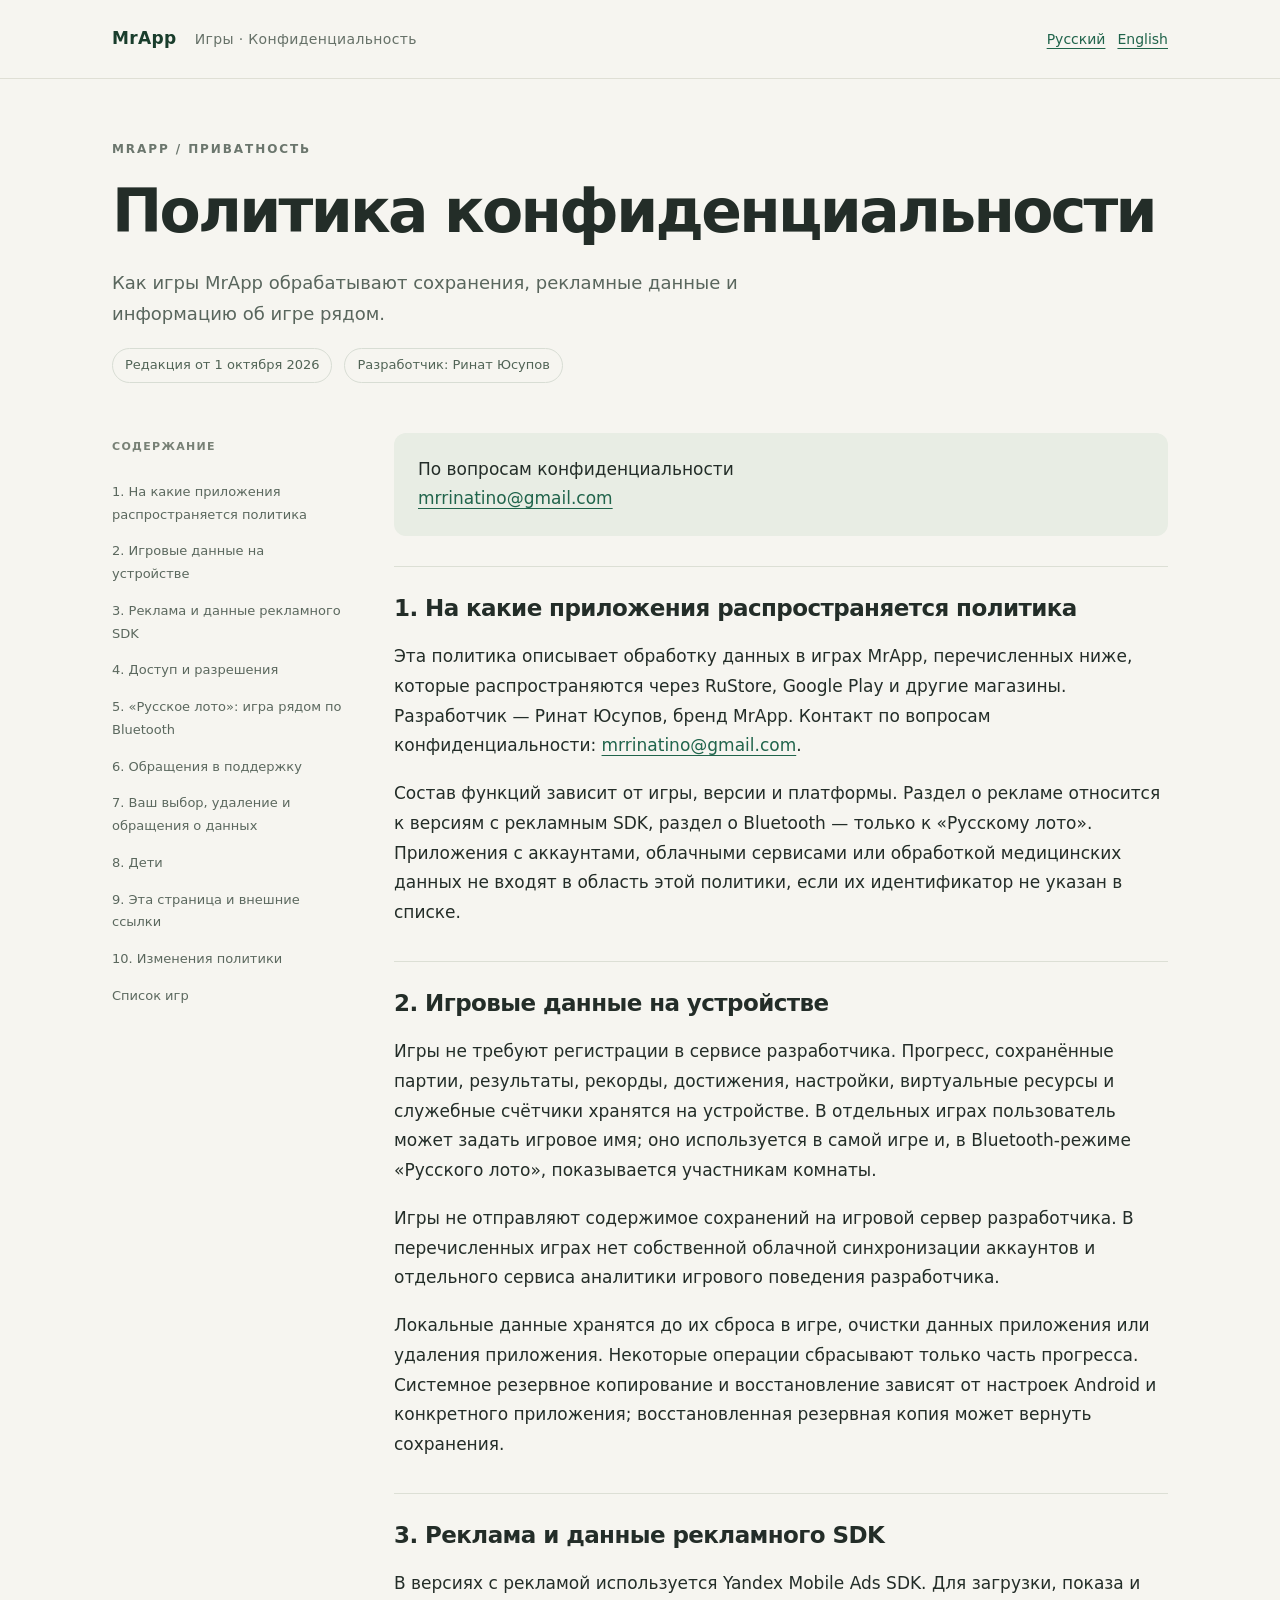
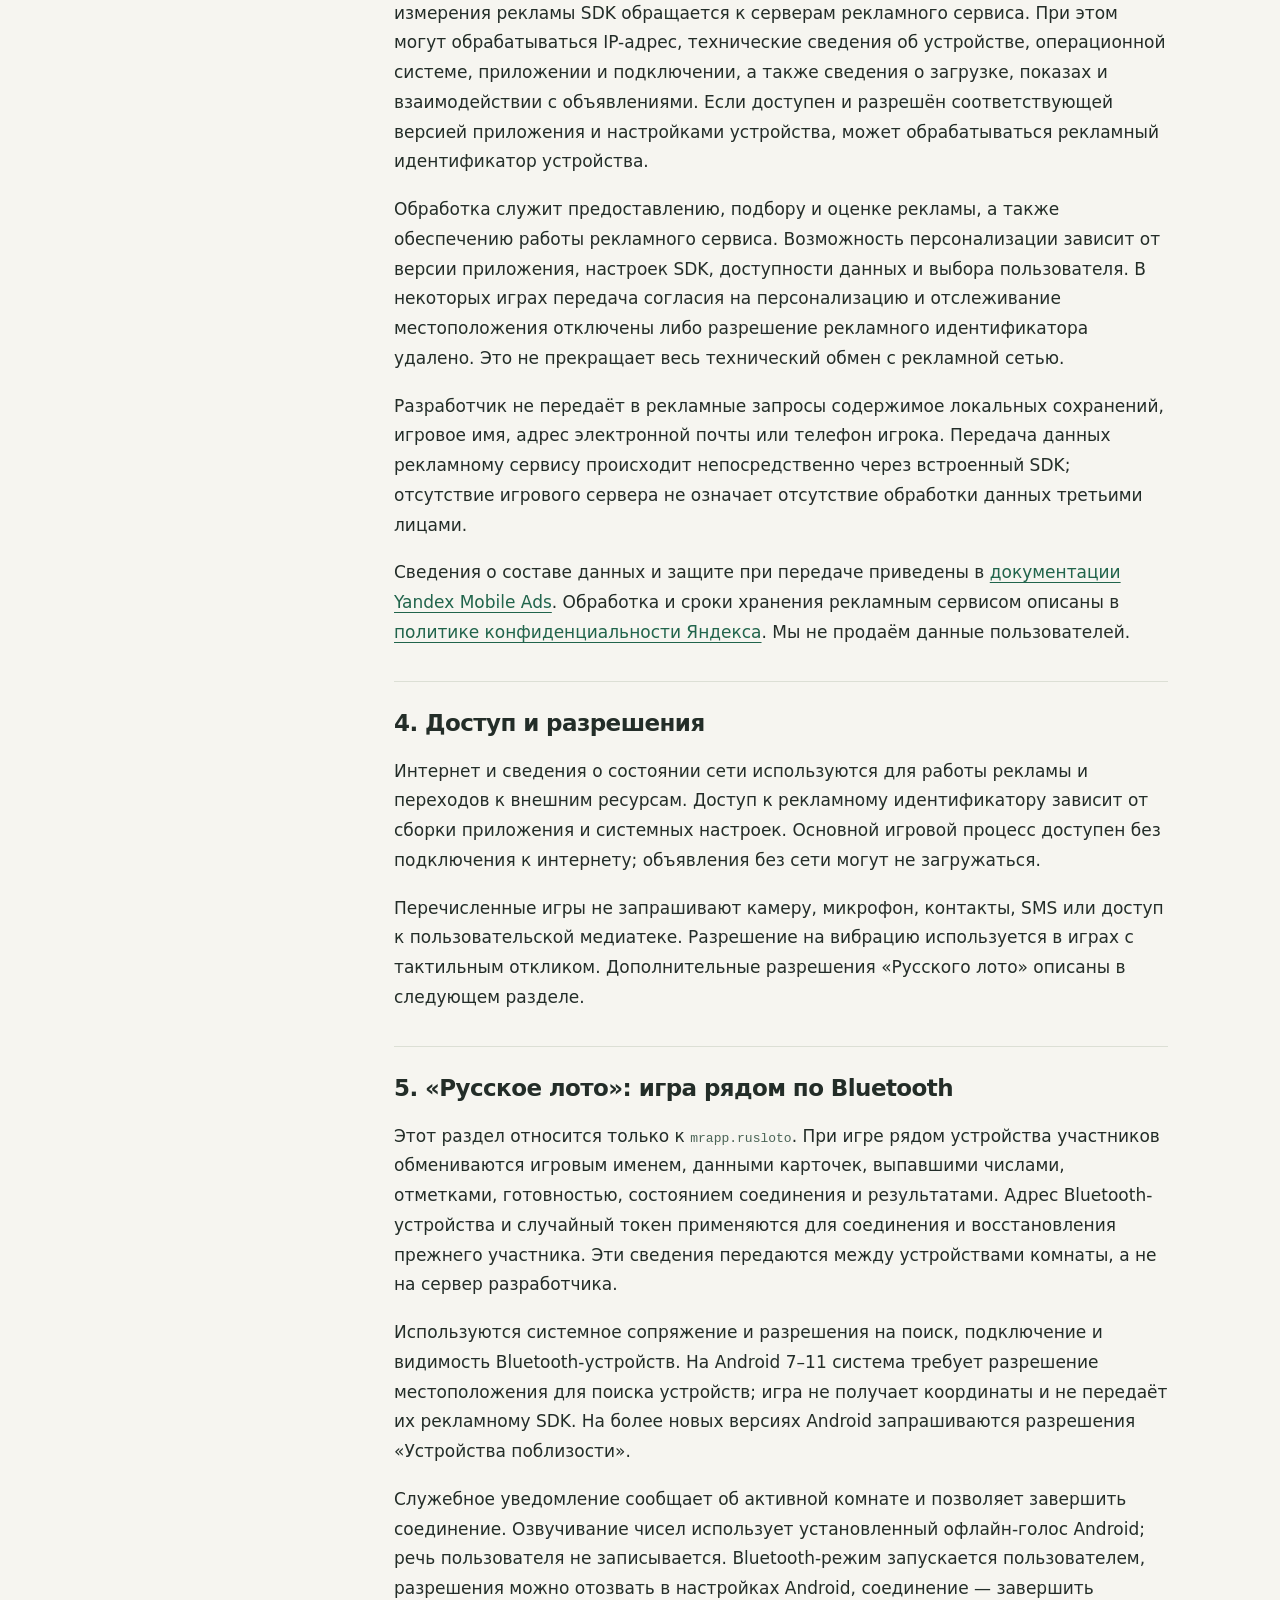
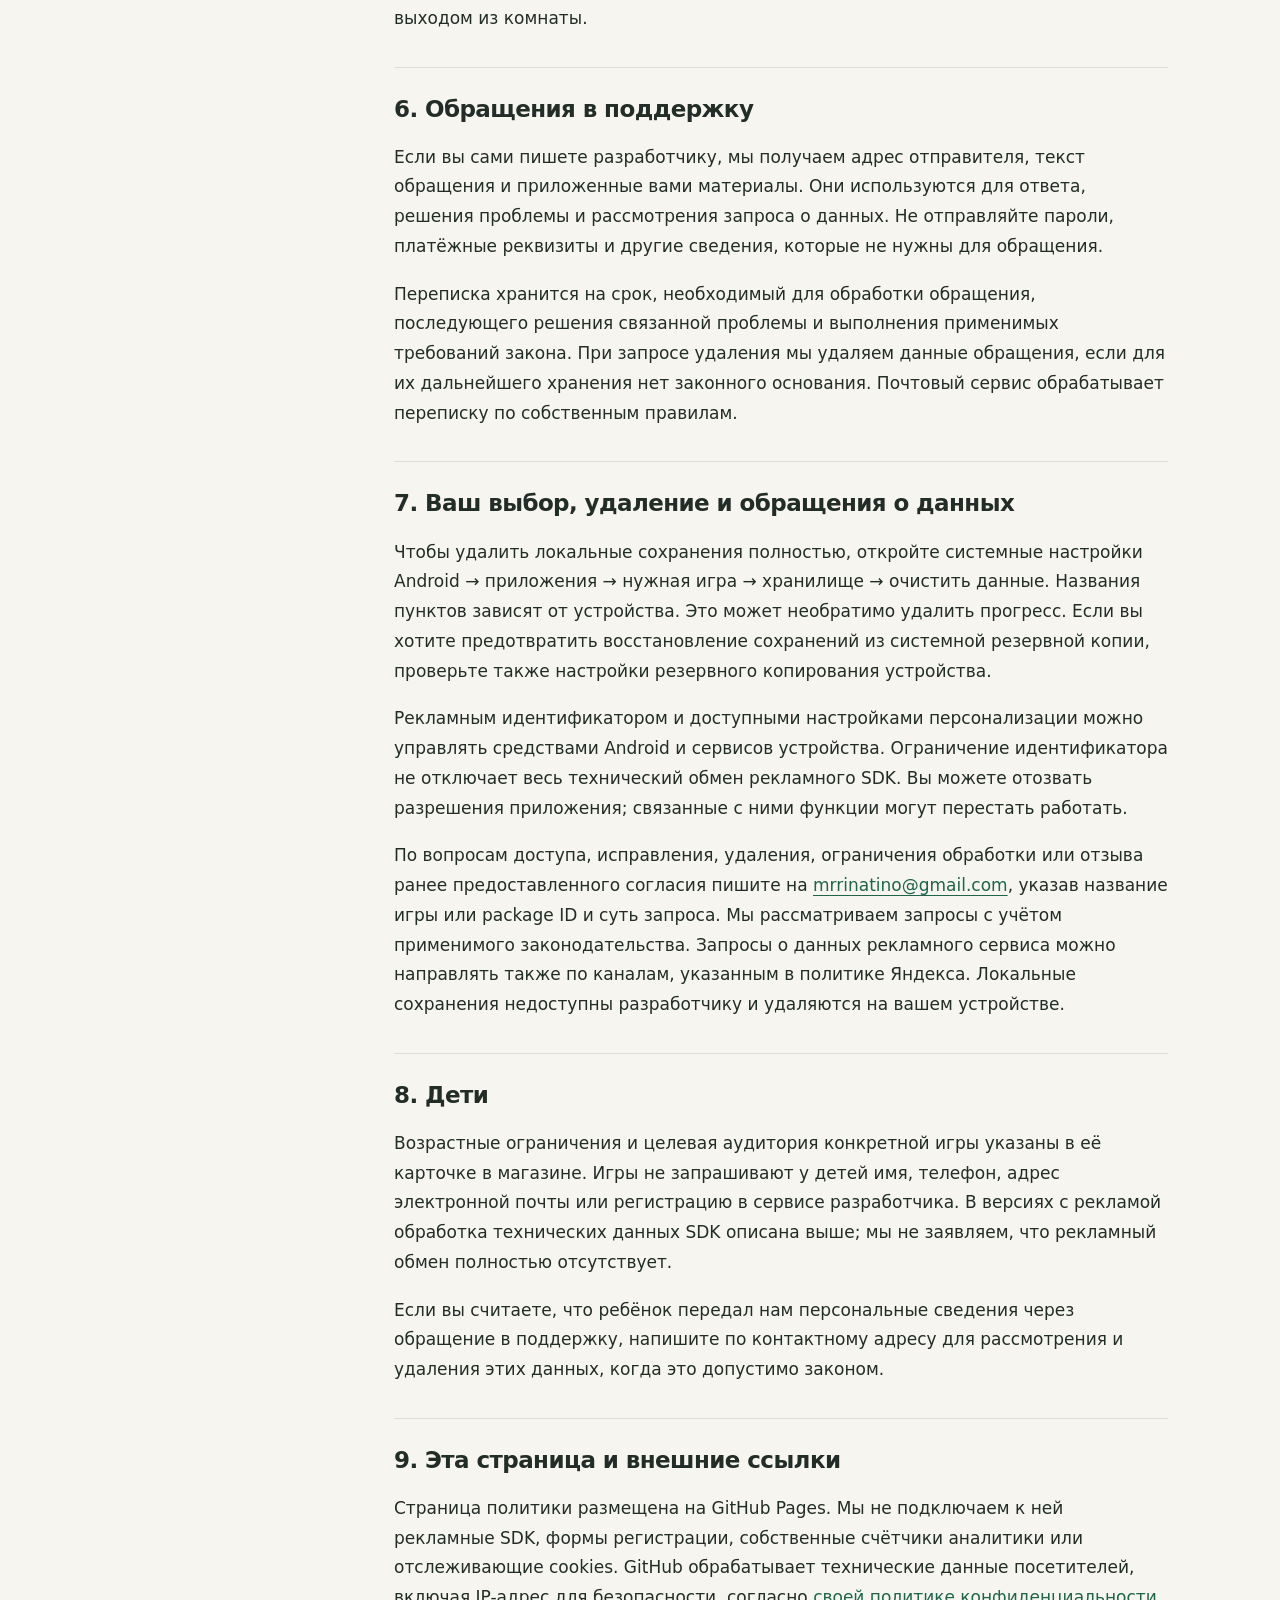
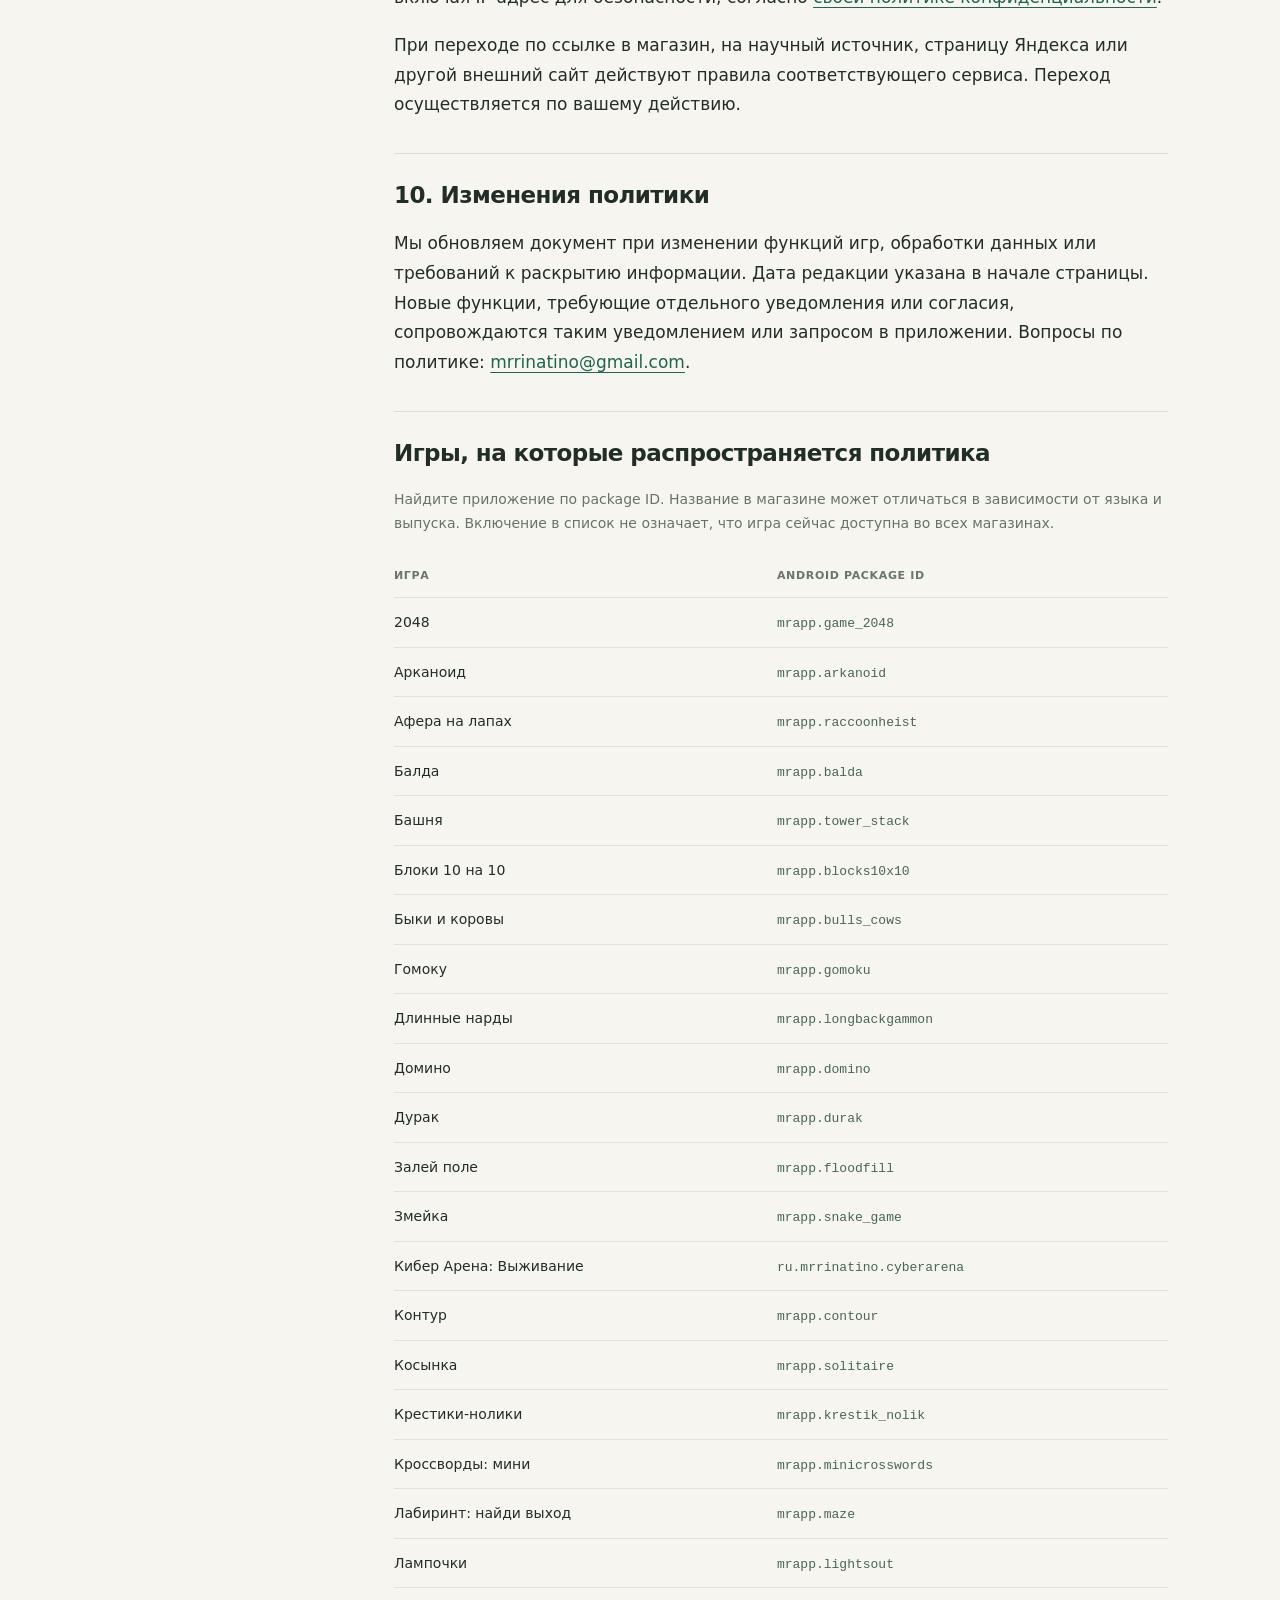
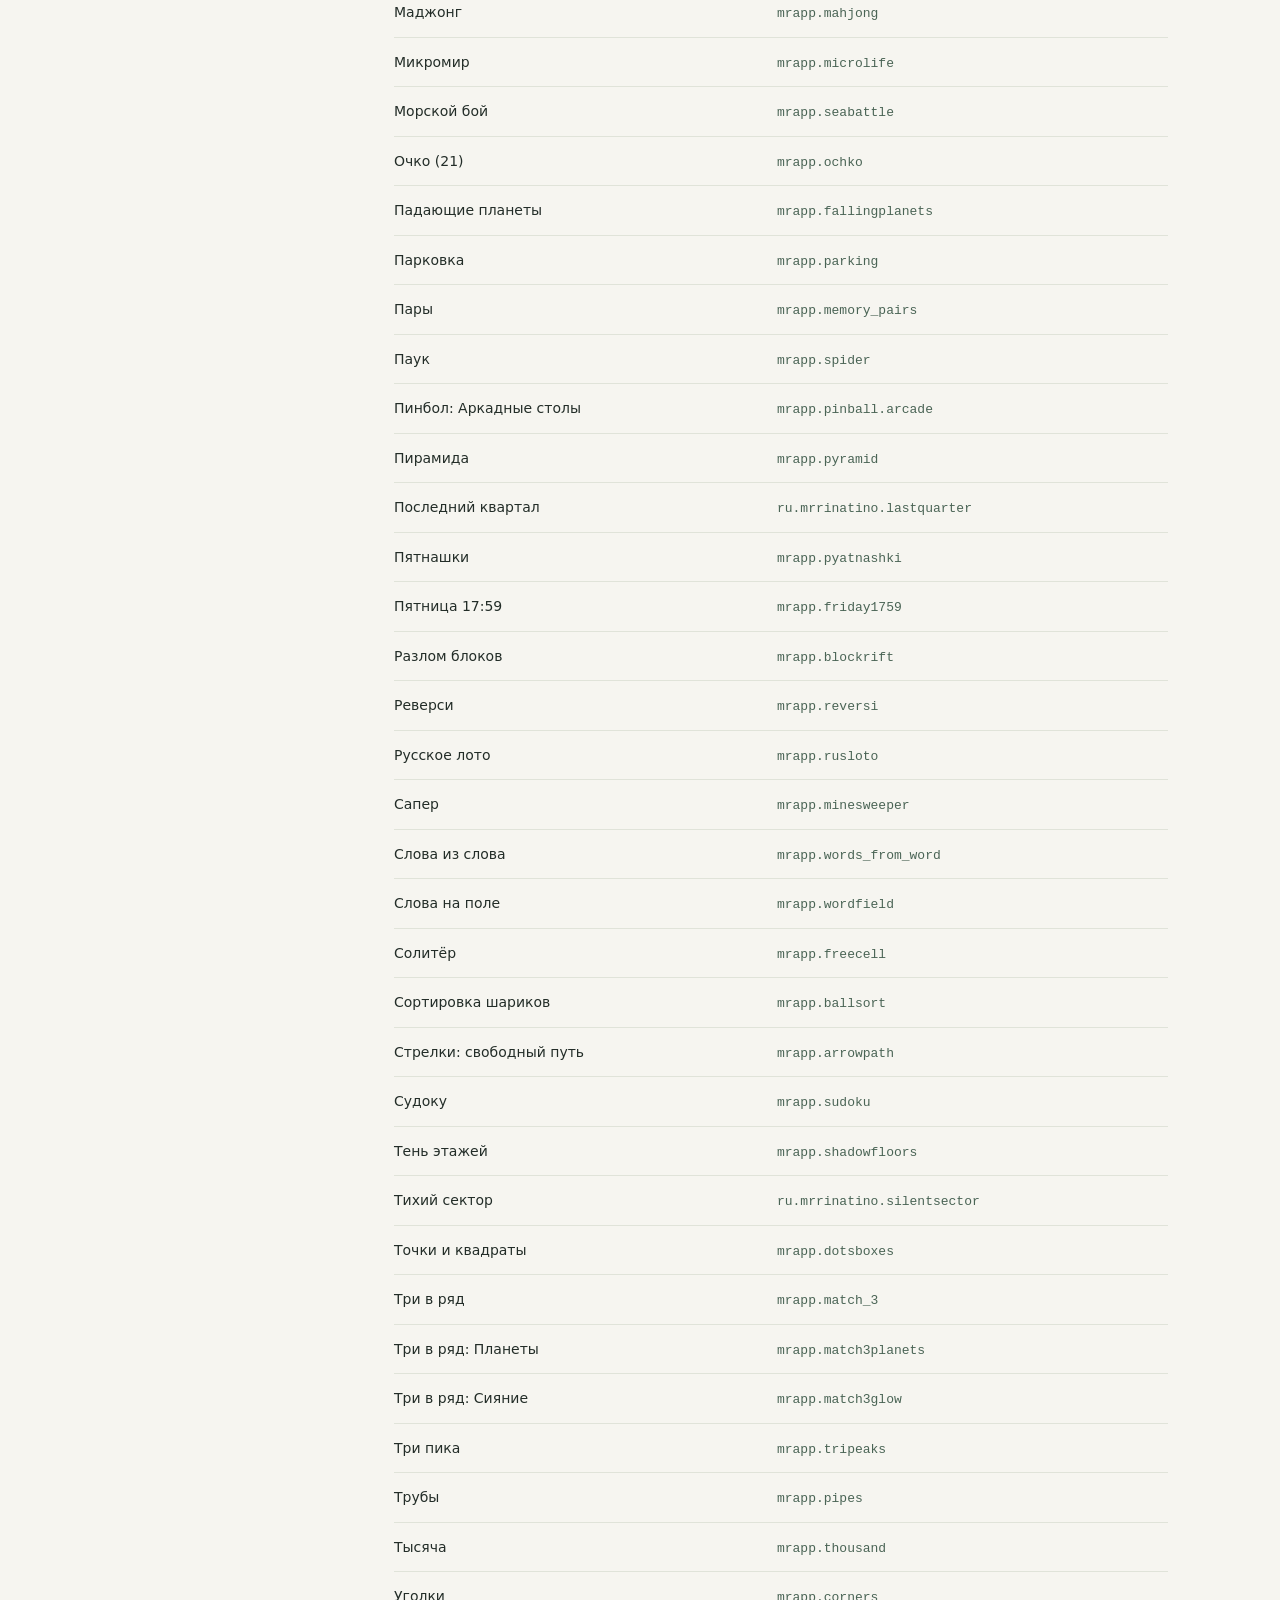
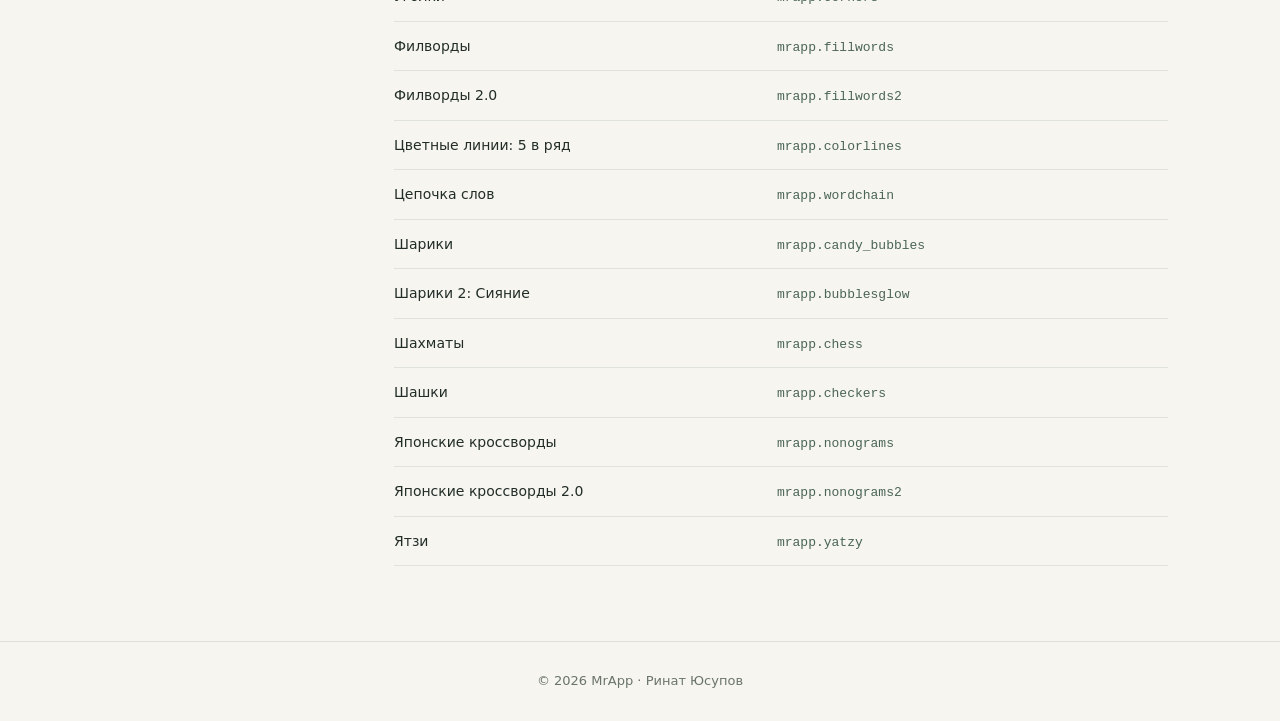
==== index.html @ 7961754e "Publish MrApp privacy policy in Russian and English" ====
<!doctype html>
<html lang="ru"><head><meta charset="utf-8"><meta name="viewport" content="width=device-width,initial-scale=1"><meta name="description" content="Как игры MrApp обрабатывают сохранения, рекламные данные и информацию об игре рядом."><meta name="theme-color" content="#f6f5f0"><meta name="referrer" content="strict-origin-when-cross-origin"><title>Политика конфиденциальности — MrApp</title><link rel="stylesheet" href="./style.css"><link rel="icon" href="./favicon.svg" type="image/svg+xml"><link rel="alternate" hreflang="ru" href="./"><link rel="alternate" hreflang="en" href="./en.html"></head>
<body><header><div><a class="brand" href="./">MrApp <span>Игры · Конфиденциальность</span></a><div class="languages"><a href="./" lang="ru" hreflang="ru" aria-current="page">Русский</a><a href="./en.html" lang="en" hreflang="en" >English</a></div></div></header>
<main><div class="hero"><div class="eyebrow">MRAPP / ПРИВАТНОСТЬ</div><h1>Политика конфиденциальности</h1><p>Как игры MrApp обрабатывают сохранения, рекламные данные и информацию об игре рядом.</p><div class="meta"><span>Редакция от 1 октября 2026</span><span>Разработчик: Ринат Юсупов</span></div></div>
<div class="layout"><nav aria-label="Содержание"><p>СОДЕРЖАНИЕ</p><a href="#scope">1. На какие приложения распространяется политика</a><a href="#local">2. Игровые данные на устройстве</a><a href="#ads">3. Реклама и данные рекламного SDK</a><a href="#permissions">4. Доступ и разрешения</a><a href="#bluetooth">5. «Русское лото»: игра рядом по Bluetooth</a><a href="#support">6. Обращения в поддержку</a><a href="#choices">7. Ваш выбор, удаление и обращения о данных</a><a href="#children">8. Дети</a><a href="#website">9. Эта страница и внешние ссылки</a><a href="#changes">10. Изменения политики</a><a href="#apps">Список игр</a></nav><article><div class="contact"><p>По вопросам конфиденциальности<br><a href="mailto:mrrinatino@gmail.com">mrrinatino@gmail.com</a></p></div><section id="scope"><h2>1. На какие приложения распространяется политика</h2><p>Эта политика описывает обработку данных в играх MrApp, перечисленных ниже, которые распространяются через RuStore, Google Play и другие магазины. Разработчик — Ринат Юсупов, бренд MrApp. Контакт по вопросам конфиденциальности: <a href="mailto:mrrinatino@gmail.com">mrrinatino@gmail.com</a>.</p><p>Состав функций зависит от игры, версии и платформы. Раздел о рекламе относится к версиям с рекламным SDK, раздел о Bluetooth — только к «Русскому лото». Приложения с аккаунтами, облачными сервисами или обработкой медицинских данных не входят в область этой политики, если их идентификатор не указан в списке.</p></section><section id="local"><h2>2. Игровые данные на устройстве</h2><p>Игры не требуют регистрации в сервисе разработчика. Прогресс, сохранённые партии, результаты, рекорды, достижения, настройки, виртуальные ресурсы и служебные счётчики хранятся на устройстве. В отдельных играх пользователь может задать игровое имя; оно используется в самой игре и, в Bluetooth-режиме «Русского лото», показывается участникам комнаты.</p><p>Игры не отправляют содержимое сохранений на игровой сервер разработчика. В перечисленных играх нет собственной облачной синхронизации аккаунтов и отдельного сервиса аналитики игрового поведения разработчика.</p>
<p>Локальные данные хранятся до их сброса в игре, очистки данных приложения или удаления приложения. Некоторые операции сбрасывают только часть прогресса. Системное резервное копирование и восстановление зависят от настроек Android и конкретного приложения; восстановленная резервная копия может вернуть сохранения.</p></section><section id="ads"><h2>3. Реклама и данные рекламного SDK</h2><p>В версиях с рекламой используется Yandex Mobile Ads SDK. Для загрузки, показа и измерения рекламы SDK обращается к серверам рекламного сервиса. При этом могут обрабатываться IP-адрес, технические сведения об устройстве, операционной системе, приложении и подключении, а также сведения о загрузке, показах и взаимодействии с объявлениями. Если доступен и разрешён соответствующей версией приложения и настройками устройства, может обрабатываться рекламный идентификатор устройства.</p><p>Обработка служит предоставлению, подбору и оценке рекламы, а также обеспечению работы рекламного сервиса. Возможность персонализации зависит от версии приложения, настроек SDK, доступности данных и выбора пользователя. В некоторых играх передача согласия на персонализацию и отслеживание местоположения отключены либо разрешение рекламного идентификатора удалено. Это не прекращает весь технический обмен с рекламной сетью.</p>
<p>Разработчик не передаёт в рекламные запросы содержимое локальных сохранений, игровое имя, адрес электронной почты или телефон игрока. Передача данных рекламному сервису происходит непосредственно через встроенный SDK; отсутствие игрового сервера не означает отсутствие обработки данных третьими лицами.</p>
<p>Сведения о составе данных и защите при передаче приведены в <a href="https://ads.yandex.com/helpcenter/en/dev/android/app-privacy-android">документации Yandex Mobile Ads</a>. Обработка и сроки хранения рекламным сервисом описаны в <a href="https://yandex.ru/legal/confidential/ru/">политике конфиденциальности Яндекса</a>. Мы не продаём данные пользователей.</p></section><section id="permissions"><h2>4. Доступ и разрешения</h2><p>Интернет и сведения о состоянии сети используются для работы рекламы и переходов к внешним ресурсам. Доступ к рекламному идентификатору зависит от сборки приложения и системных настроек. Основной игровой процесс доступен без подключения к интернету; объявления без сети могут не загружаться.</p><p>Перечисленные игры не запрашивают камеру, микрофон, контакты, SMS или доступ к пользовательской медиатеке. Разрешение на вибрацию используется в играх с тактильным откликом. Дополнительные разрешения «Русского лото» описаны в следующем разделе.</p></section><section id="bluetooth"><h2>5. «Русское лото»: игра рядом по Bluetooth</h2><p>Этот раздел относится только к <code>mrapp.rusloto</code>. При игре рядом устройства участников обмениваются игровым именем, данными карточек, выпавшими числами, отметками, готовностью, состоянием соединения и результатами. Адрес Bluetooth-устройства и случайный токен применяются для соединения и восстановления прежнего участника. Эти сведения передаются между устройствами комнаты, а не на сервер разработчика.</p><p>Используются системное сопряжение и разрешения на поиск, подключение и видимость Bluetooth-устройств. На Android 7–11 система требует разрешение местоположения для поиска устройств; игра не получает координаты и не передаёт их рекламному SDK. На более новых версиях Android запрашиваются разрешения «Устройства поблизости».</p>
<p>Служебное уведомление сообщает об активной комнате и позволяет завершить соединение. Озвучивание чисел использует установленный офлайн-голос Android; речь пользователя не записывается. Bluetooth-режим запускается пользователем, разрешения можно отозвать в настройках Android, соединение — завершить выходом из комнаты.</p></section><section id="support"><h2>6. Обращения в поддержку</h2><p>Если вы сами пишете разработчику, мы получаем адрес отправителя, текст обращения и приложенные вами материалы. Они используются для ответа, решения проблемы и рассмотрения запроса о данных. Не отправляйте пароли, платёжные реквизиты и другие сведения, которые не нужны для обращения.</p><p>Переписка хранится на срок, необходимый для обработки обращения, последующего решения связанной проблемы и выполнения применимых требований закона. При запросе удаления мы удаляем данные обращения, если для их дальнейшего хранения нет законного основания. Почтовый сервис обрабатывает переписку по собственным правилам.</p></section><section id="choices"><h2>7. Ваш выбор, удаление и обращения о данных</h2><p>Чтобы удалить локальные сохранения полностью, откройте системные настройки Android → приложения → нужная игра → хранилище → очистить данные. Названия пунктов зависят от устройства. Это может необратимо удалить прогресс. Если вы хотите предотвратить восстановление сохранений из системной резервной копии, проверьте также настройки резервного копирования устройства.</p><p>Рекламным идентификатором и доступными настройками персонализации можно управлять средствами Android и сервисов устройства. Ограничение идентификатора не отключает весь технический обмен рекламного SDK. Вы можете отозвать разрешения приложения; связанные с ними функции могут перестать работать.</p>
<p>По вопросам доступа, исправления, удаления, ограничения обработки или отзыва ранее предоставленного согласия пишите на <a href="mailto:mrrinatino@gmail.com">mrrinatino@gmail.com</a>, указав название игры или package ID и суть запроса. Мы рассматриваем запросы с учётом применимого законодательства. Запросы о данных рекламного сервиса можно направлять также по каналам, указанным в политике Яндекса. Локальные сохранения недоступны разработчику и удаляются на вашем устройстве.</p></section><section id="children"><h2>8. Дети</h2><p>Возрастные ограничения и целевая аудитория конкретной игры указаны в её карточке в магазине. Игры не запрашивают у детей имя, телефон, адрес электронной почты или регистрацию в сервисе разработчика. В версиях с рекламой обработка технических данных SDK описана выше; мы не заявляем, что рекламный обмен полностью отсутствует.</p><p>Если вы считаете, что ребёнок передал нам персональные сведения через обращение в поддержку, напишите по контактному адресу для рассмотрения и удаления этих данных, когда это допустимо законом.</p></section><section id="website"><h2>9. Эта страница и внешние ссылки</h2><p>Страница политики размещена на GitHub Pages. Мы не подключаем к ней рекламные SDK, формы регистрации, собственные счётчики аналитики или отслеживающие cookies. GitHub обрабатывает технические данные посетителей, включая IP-адрес для безопасности, согласно <a href="https://docs.github.com/en/site-policy/privacy-policies/github-general-privacy-statement">своей политике конфиденциальности</a>.</p><p>При переходе по ссылке в магазин, на научный источник, страницу Яндекса или другой внешний сайт действуют правила соответствующего сервиса. Переход осуществляется по вашему действию.</p></section><section id="changes"><h2>10. Изменения политики</h2><p>Мы обновляем документ при изменении функций игр, обработки данных или требований к раскрытию информации. Дата редакции указана в начале страницы. Новые функции, требующие отдельного уведомления или согласия, сопровождаются таким уведомлением или запросом в приложении. Вопросы по политике: <a href="mailto:mrrinatino@gmail.com">mrrinatino@gmail.com</a>.</p></section><section id="apps"><h2>Игры, на которые распространяется политика</h2><p class="small">Найдите приложение по package ID. Название в магазине может отличаться в зависимости от языка и выпуска. Включение в список не означает, что игра сейчас доступна во всех магазинах.</p><table><thead><tr><th>Игра</th><th>Android package ID</th></tr></thead><tbody><tr id="mrapp.game_2048"><td>2048</td><td><code>mrapp.game_2048</code></td></tr><tr id="mrapp.arkanoid"><td>Арканоид</td><td><code>mrapp.arkanoid</code></td></tr><tr id="mrapp.raccoonheist"><td>Афера на лапах</td><td><code>mrapp.raccoonheist</code></td></tr><tr id="mrapp.balda"><td>Балда</td><td><code>mrapp.balda</code></td></tr><tr id="mrapp.tower_stack"><td>Башня</td><td><code>mrapp.tower_stack</code></td></tr><tr id="mrapp.blocks10x10"><td>Блоки 10 на 10</td><td><code>mrapp.blocks10x10</code></td></tr><tr id="mrapp.bulls_cows"><td>Быки и коровы</td><td><code>mrapp.bulls_cows</code></td></tr><tr id="mrapp.gomoku"><td>Гомоку</td><td><code>mrapp.gomoku</code></td></tr><tr id="mrapp.longbackgammon"><td>Длинные нарды</td><td><code>mrapp.longbackgammon</code></td></tr><tr id="mrapp.domino"><td>Домино</td><td><code>mrapp.domino</code></td></tr><tr id="mrapp.durak"><td>Дурак</td><td><code>mrapp.durak</code></td></tr><tr id="mrapp.floodfill"><td>Залей поле</td><td><code>mrapp.floodfill</code></td></tr><tr id="mrapp.snake_game"><td>Змейка</td><td><code>mrapp.snake_game</code></td></tr><tr id="ru.mrrinatino.cyberarena"><td>Кибер Арена: Выживание</td><td><code>ru.mrrinatino.cyberarena</code></td></tr><tr id="mrapp.contour"><td>Контур</td><td><code>mrapp.contour</code></td></tr><tr id="mrapp.solitaire"><td>Косынка</td><td><code>mrapp.solitaire</code></td></tr><tr id="mrapp.krestik_nolik"><td>Крестики-нолики</td><td><code>mrapp.krestik_nolik</code></td></tr><tr id="mrapp.minicrosswords"><td>Кроссворды: мини</td><td><code>mrapp.minicrosswords</code></td></tr><tr id="mrapp.maze"><td>Лабиринт: найди выход</td><td><code>mrapp.maze</code></td></tr><tr id="mrapp.lightsout"><td>Лампочки</td><td><code>mrapp.lightsout</code></td></tr><tr id="mrapp.mahjong"><td>Маджонг</td><td><code>mrapp.mahjong</code></td></tr><tr id="mrapp.microlife"><td>Микромир</td><td><code>mrapp.microlife</code></td></tr><tr id="mrapp.seabattle"><td>Морской бой</td><td><code>mrapp.seabattle</code></td></tr><tr id="mrapp.ochko"><td>Очко (21)</td><td><code>mrapp.ochko</code></td></tr><tr id="mrapp.fallingplanets"><td>Падающие планеты</td><td><code>mrapp.fallingplanets</code></td></tr><tr id="mrapp.parking"><td>Парковка</td><td><code>mrapp.parking</code></td></tr><tr id="mrapp.memory_pairs"><td>Пары</td><td><code>mrapp.memory_pairs</code></td></tr><tr id="mrapp.spider"><td>Паук</td><td><code>mrapp.spider</code></td></tr><tr id="mrapp.pinball.arcade"><td>Пинбол: Аркадные столы</td><td><code>mrapp.pinball.arcade</code></td></tr><tr id="mrapp.pyramid"><td>Пирамида</td><td><code>mrapp.pyramid</code></td></tr><tr id="ru.mrrinatino.lastquarter"><td>Последний квартал</td><td><code>ru.mrrinatino.lastquarter</code></td></tr><tr id="mrapp.pyatnashki"><td>Пятнашки</td><td><code>mrapp.pyatnashki</code></td></tr><tr id="mrapp.friday1759"><td>Пятница 17:59</td><td><code>mrapp.friday1759</code></td></tr><tr id="mrapp.blockrift"><td>Разлом блоков</td><td><code>mrapp.blockrift</code></td></tr><tr id="mrapp.reversi"><td>Реверси</td><td><code>mrapp.reversi</code></td></tr><tr id="mrapp.rusloto"><td>Русское лото</td><td><code>mrapp.rusloto</code></td></tr><tr id="mrapp.minesweeper"><td>Сапер</td><td><code>mrapp.minesweeper</code></td></tr><tr id="mrapp.words_from_word"><td>Слова из слова</td><td><code>mrapp.words_from_word</code></td></tr><tr id="mrapp.wordfield"><td>Слова на поле</td><td><code>mrapp.wordfield</code></td></tr><tr id="mrapp.freecell"><td>Солитёр</td><td><code>mrapp.freecell</code></td></tr><tr id="mrapp.ballsort"><td>Сортировка шариков</td><td><code>mrapp.ballsort</code></td></tr><tr id="mrapp.arrowpath"><td>Стрелки: свободный путь</td><td><code>mrapp.arrowpath</code></td></tr><tr id="mrapp.sudoku"><td>Судоку</td><td><code>mrapp.sudoku</code></td></tr><tr id="mrapp.shadowfloors"><td>Тень этажей</td><td><code>mrapp.shadowfloors</code></td></tr><tr id="ru.mrrinatino.silentsector"><td>Тихий сектор</td><td><code>ru.mrrinatino.silentsector</code></td></tr><tr id="mrapp.dotsboxes"><td>Точки и квадраты</td><td><code>mrapp.dotsboxes</code></td></tr><tr id="mrapp.match_3"><td>Три в ряд</td><td><code>mrapp.match_3</code></td></tr><tr id="mrapp.match3planets"><td>Три в ряд: Планеты</td><td><code>mrapp.match3planets</code></td></tr><tr id="mrapp.match3glow"><td>Три в ряд: Сияние</td><td><code>mrapp.match3glow</code></td></tr><tr id="mrapp.tripeaks"><td>Три пика</td><td><code>mrapp.tripeaks</code></td></tr><tr id="mrapp.pipes"><td>Трубы</td><td><code>mrapp.pipes</code></td></tr><tr id="mrapp.thousand"><td>Тысяча</td><td><code>mrapp.thousand</code></td></tr><tr id="mrapp.corners"><td>Уголки</td><td><code>mrapp.corners</code></td></tr><tr id="mrapp.fillwords"><td>Филворды</td><td><code>mrapp.fillwords</code></td></tr><tr id="mrapp.fillwords2"><td>Филворды 2.0</td><td><code>mrapp.fillwords2</code></td></tr><tr id="mrapp.colorlines"><td>Цветные линии: 5 в ряд</td><td><code>mrapp.colorlines</code></td></tr><tr id="mrapp.wordchain"><td>Цепочка слов</td><td><code>mrapp.wordchain</code></td></tr><tr id="mrapp.candy_bubbles"><td>Шарики</td><td><code>mrapp.candy_bubbles</code></td></tr><tr id="mrapp.bubblesglow"><td>Шарики 2: Сияние</td><td><code>mrapp.bubblesglow</code></td></tr><tr id="mrapp.chess"><td>Шахматы</td><td><code>mrapp.chess</code></td></tr><tr id="mrapp.checkers"><td>Шашки</td><td><code>mrapp.checkers</code></td></tr><tr id="mrapp.nonograms"><td>Японские кроссворды</td><td><code>mrapp.nonograms</code></td></tr><tr id="mrapp.nonograms2"><td>Японские кроссворды 2.0</td><td><code>mrapp.nonograms2</code></td></tr><tr id="mrapp.yatzy"><td>Ятзи</td><td><code>mrapp.yatzy</code></td></tr></tbody></table></section></article></div></main><footer>© 2026 MrApp · Ринат Юсупов</footer></body></html>
---- style.css ----
*{box-sizing:border-box}html{scroll-behavior:smooth;scroll-padding-top:32px}body{margin:0;background:#f6f5f0;color:#232d28;font:17px/1.75 system-ui,-apple-system,BlinkMacSystemFont,"Segoe UI",sans-serif}a{color:#20644b;text-underline-offset:4px}a:hover{color:#103d2c}a:focus-visible{outline:3px solid #bd8838;outline-offset:5px}header{border-bottom:1px solid #dfdfd5}header>div{max-width:1120px;padding:24px 32px;margin:auto;display:flex;align-items:center;justify-content:space-between;gap:16px}.brand{font-weight:750;letter-spacing:.02em;color:#193d2c;text-decoration:none}.brand span{font-weight:400;color:#667168;font-size:14px;margin-left:12px}.languages{font-size:14px;white-space:nowrap}.languages a{margin-left:12px}.hero{max-width:1120px;margin:0 auto;padding:60px 32px 38px}.eyebrow{font-size:12px;font-weight:700;letter-spacing:.16em;color:#6b766d}.hero h1{font-size:clamp(34px,5.8vw,60px);letter-spacing:-.045em;line-height:1.12;margin:18px 0 22px;font-weight:650}.hero>p{max-width:710px;color:#59665d;font-size:18px}.meta{display:flex;gap:12px;flex-wrap:wrap;font-size:13px;color:#516456}.meta span{padding:5px 12px;border:1px solid #d8ddd4;border-radius:999px}.layout{max-width:1120px;margin:0 auto;padding:0 32px 60px;display:grid;grid-template-columns:230px minmax(0,1fr);gap:52px}nav{font-size:13px;padding-top:16px;align-self:start;position:sticky;top:20px}nav p{font-size:11px;letter-spacing:.12em;font-weight:750;color:#788176}nav a{display:block;text-decoration:none;padding:7px 0;color:#5b685e}article{min-width:0}section{border-top:1px solid #dcdfd5;padding:26px 0 15px}h2{font-size:23px;letter-spacing:-.025em;line-height:1.35;margin:0 0 18px;font-weight:650}p{margin:0 0 18px}code{font:13px/1.4 ui-monospace,SFMono-Regular,monospace;overflow-wrap:anywhere;color:#4a6455}table{border-collapse:collapse;width:100%;font-size:14px}th{text-align:left;color:#697669;font-size:11px;text-transform:uppercase;letter-spacing:.06em}td,th{padding:12px 8px;border-bottom:1px solid #e0e3d9}td:first-child,th:first-child{padding-left:0}td:last-child,th:last-child{padding-right:0}td{vertical-align:top}footer{border-top:1px solid #dce0d6;padding:28px 32px;text-align:center;color:#6a746a;font-size:13px}.contact{background:#e8ede4;padding:22px 24px;border-radius:12px;margin:12px 0 30px}.contact p{margin:0}.small{font-size:14px;color:#687367}@media(max-width:760px){.layout{grid-template-columns:1fr;gap:0;padding:0 22px 40px}nav{position:static;border-top:1px solid #dce0d6;padding:16px 0 24px;display:grid;grid-template-columns:1fr 1fr;column-gap:20px}nav p{grid-column:1/-1}header>div{padding:20px 22px}.brand span{display:none}.hero{padding:40px 22px 28px}.hero>p{font-size:16px}h2{font-size:21px}td,th{padding:11px 5px}td{width:50%}code{font-size:11px}}@media(prefers-reduced-motion:reduce){html{scroll-behavior:auto}}@media print{body{background:white;font-size:11pt}nav,.languages{display:none}.layout{display:block}.hero{padding-top:20px}.meta span{border:none}.brand span{display:inline}section{break-inside:avoid}a{color:inherit}}
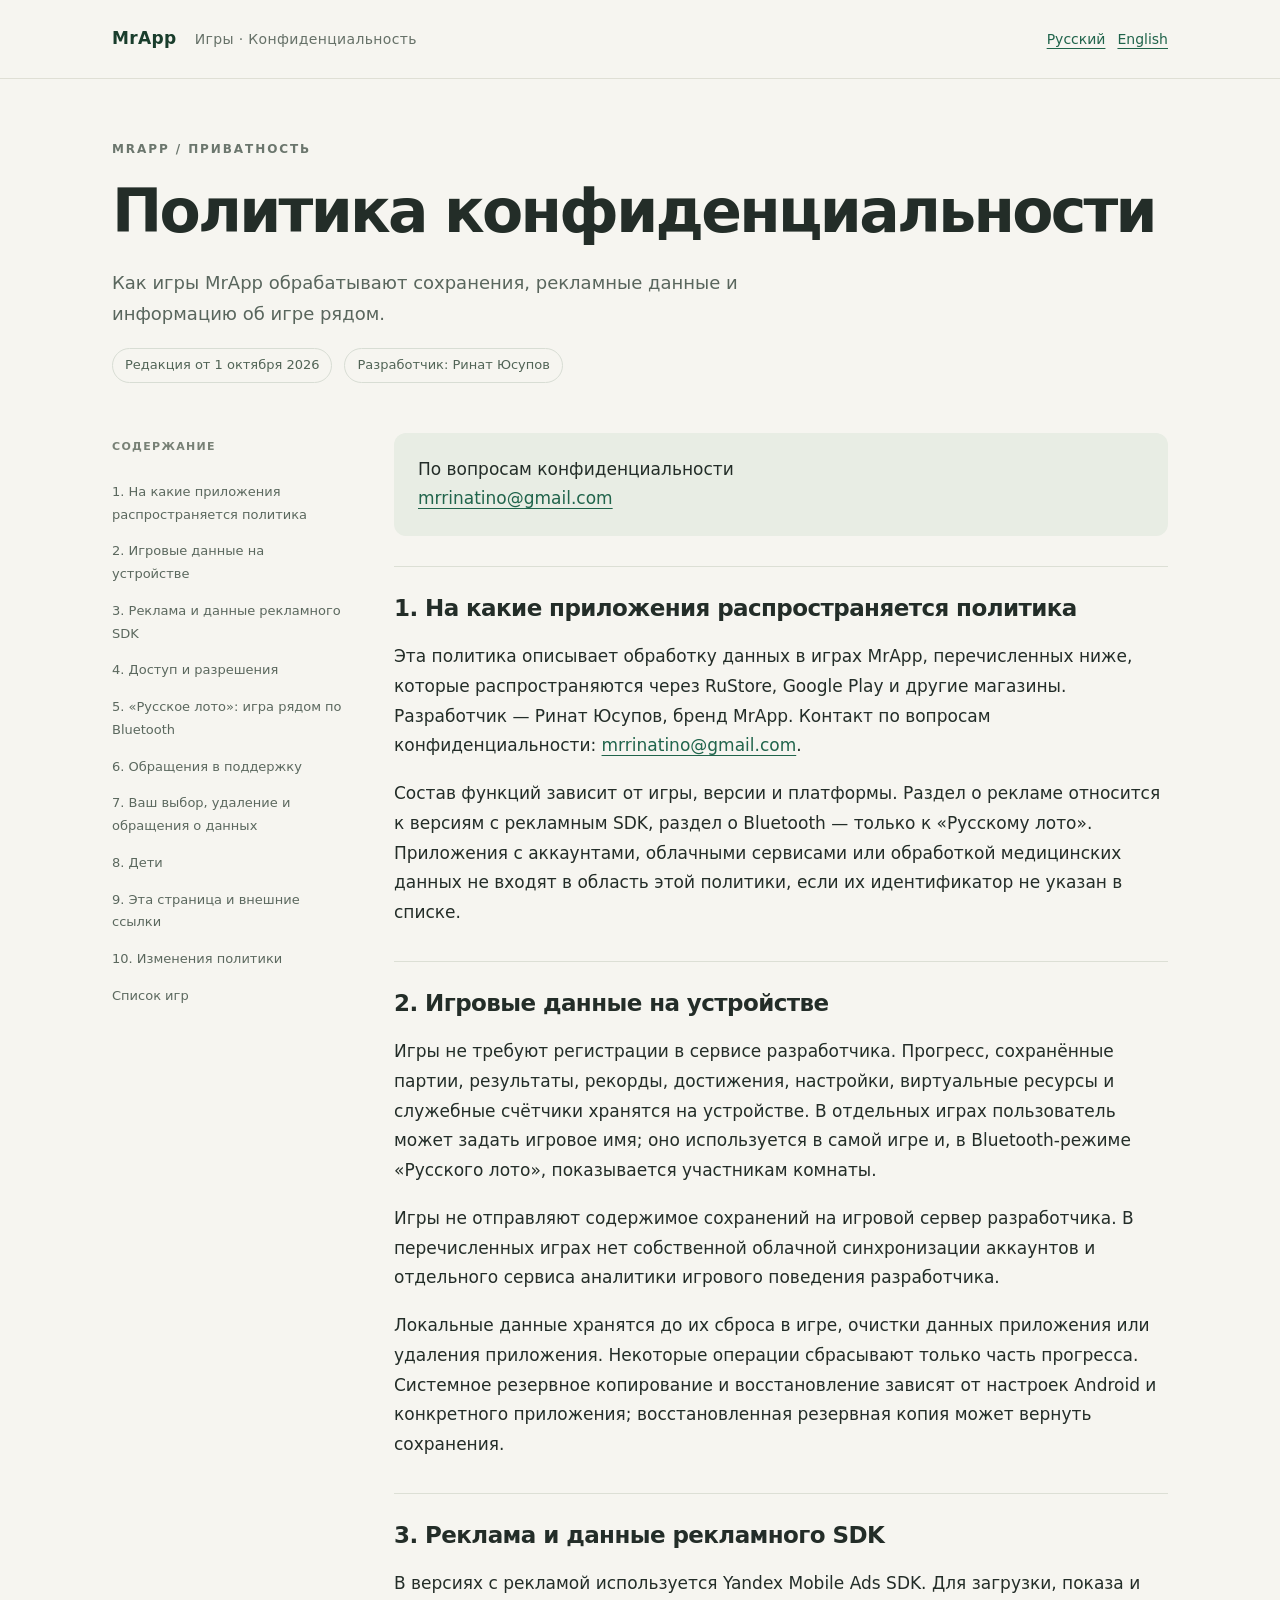
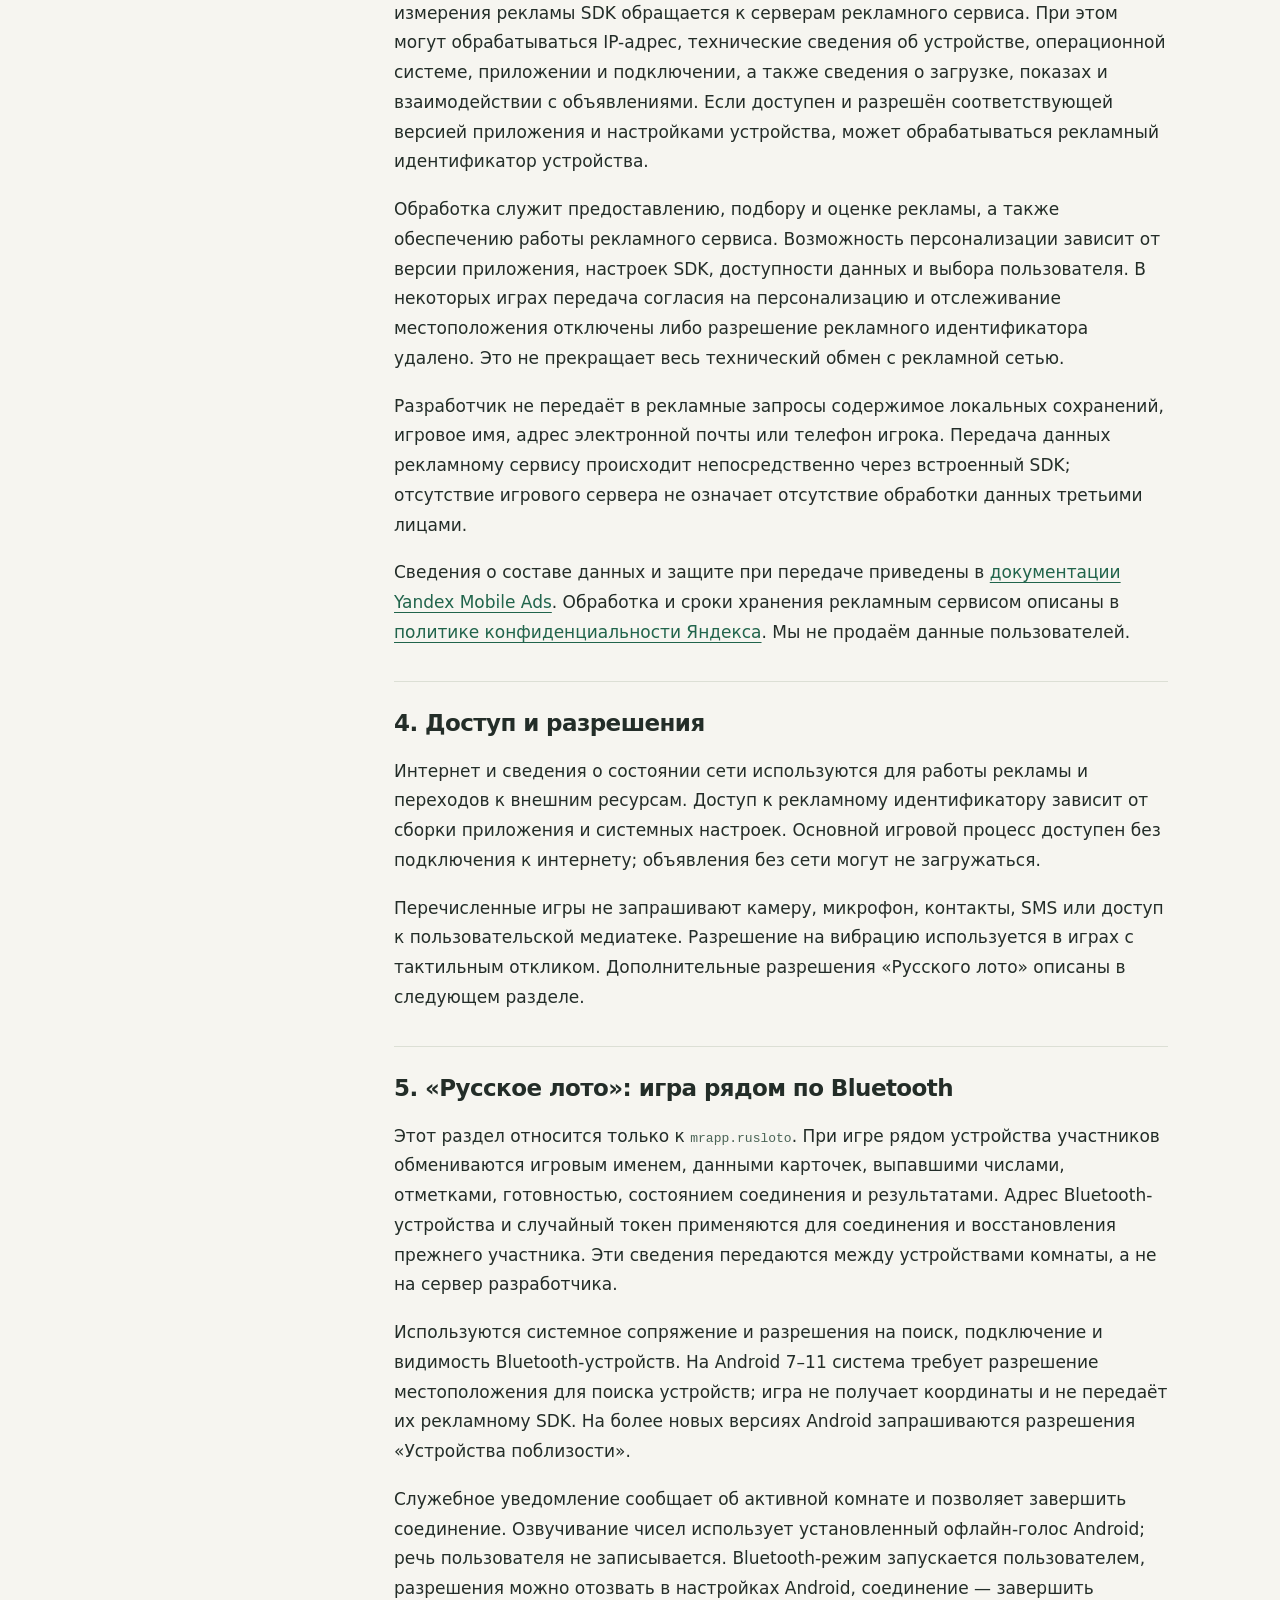
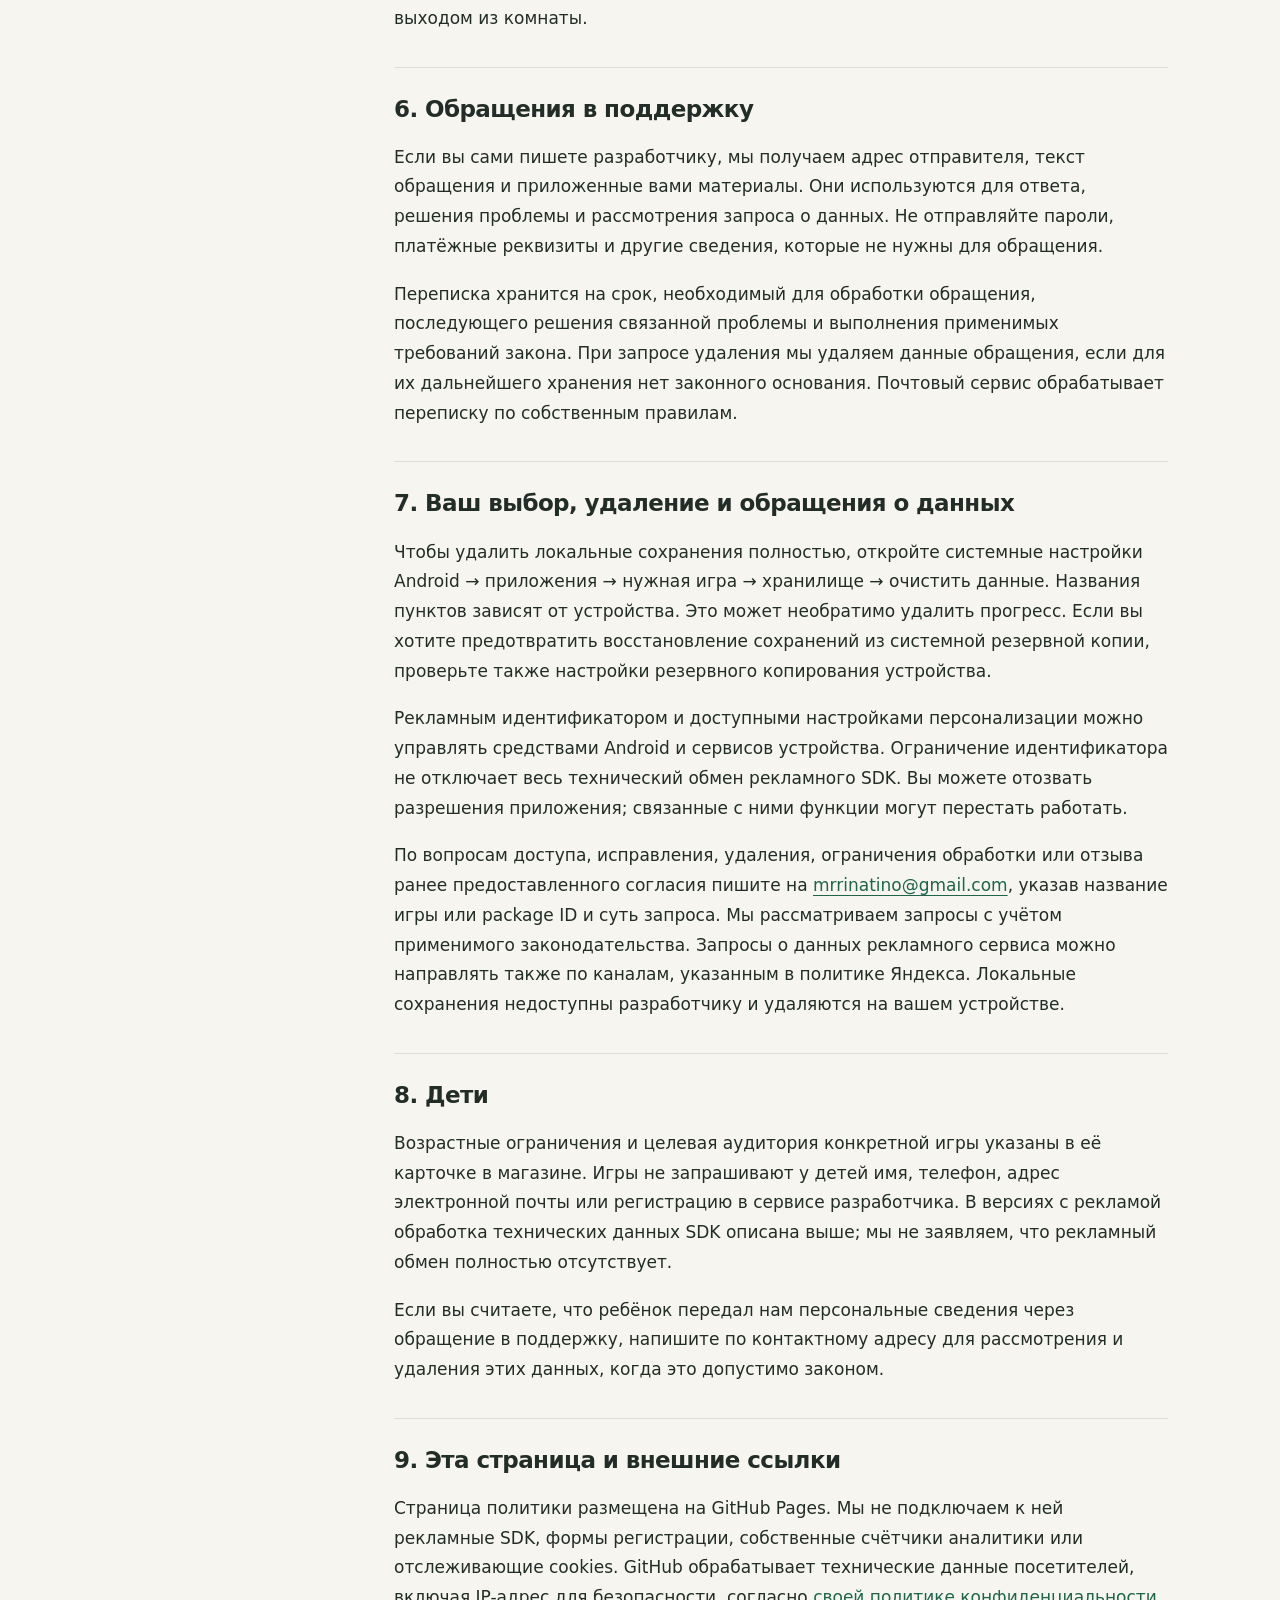
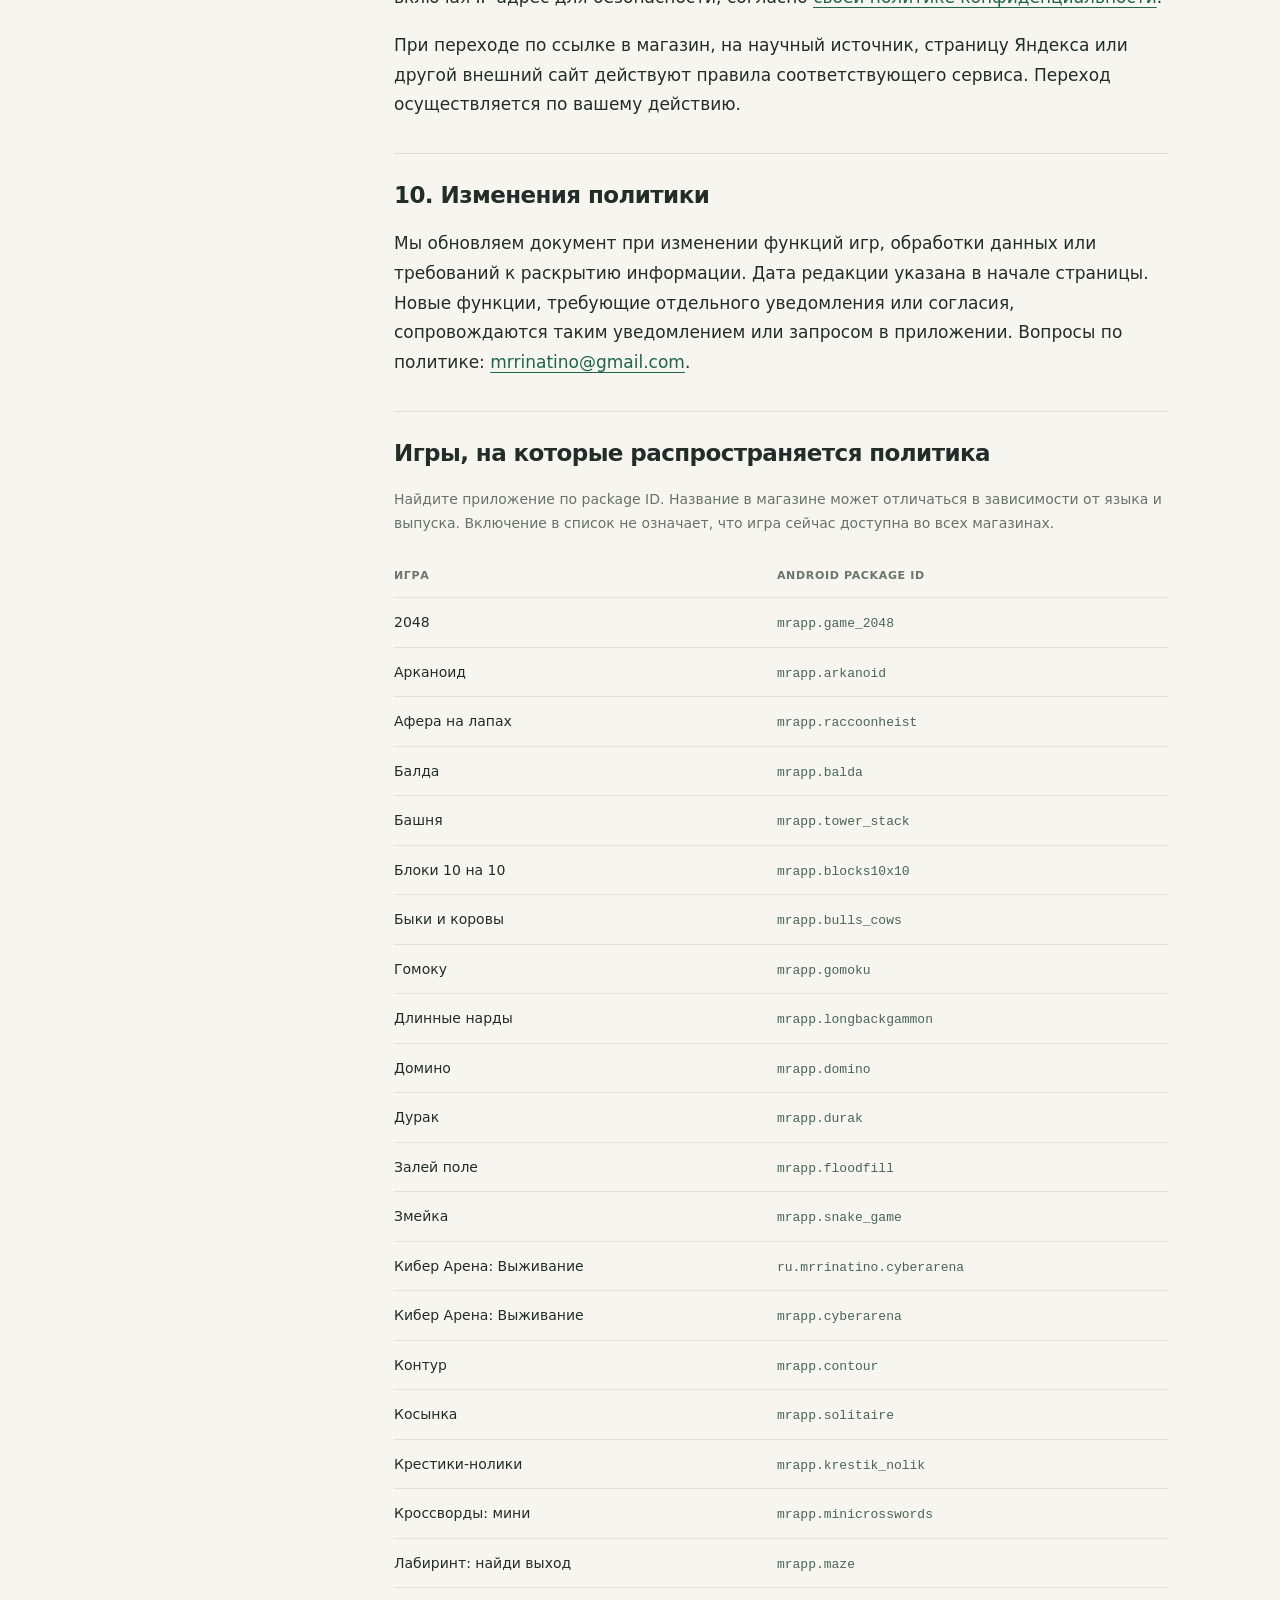
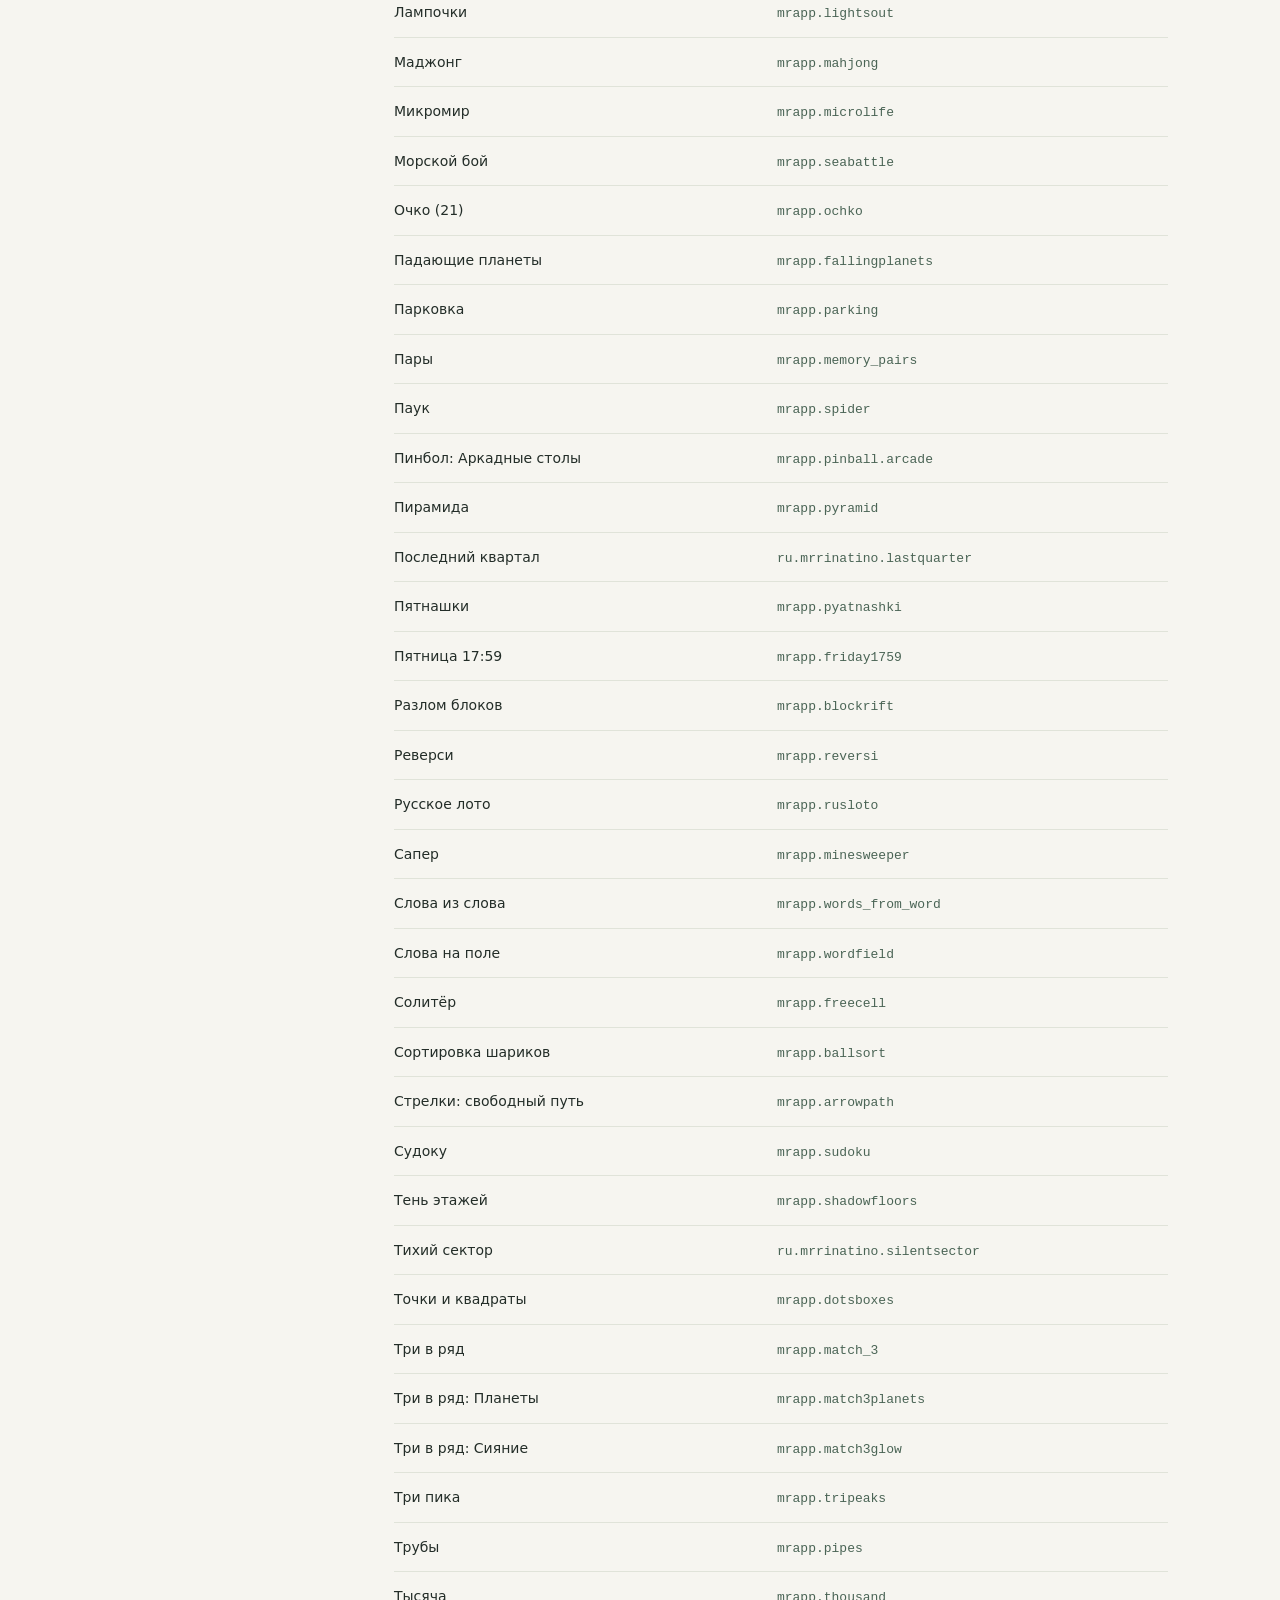
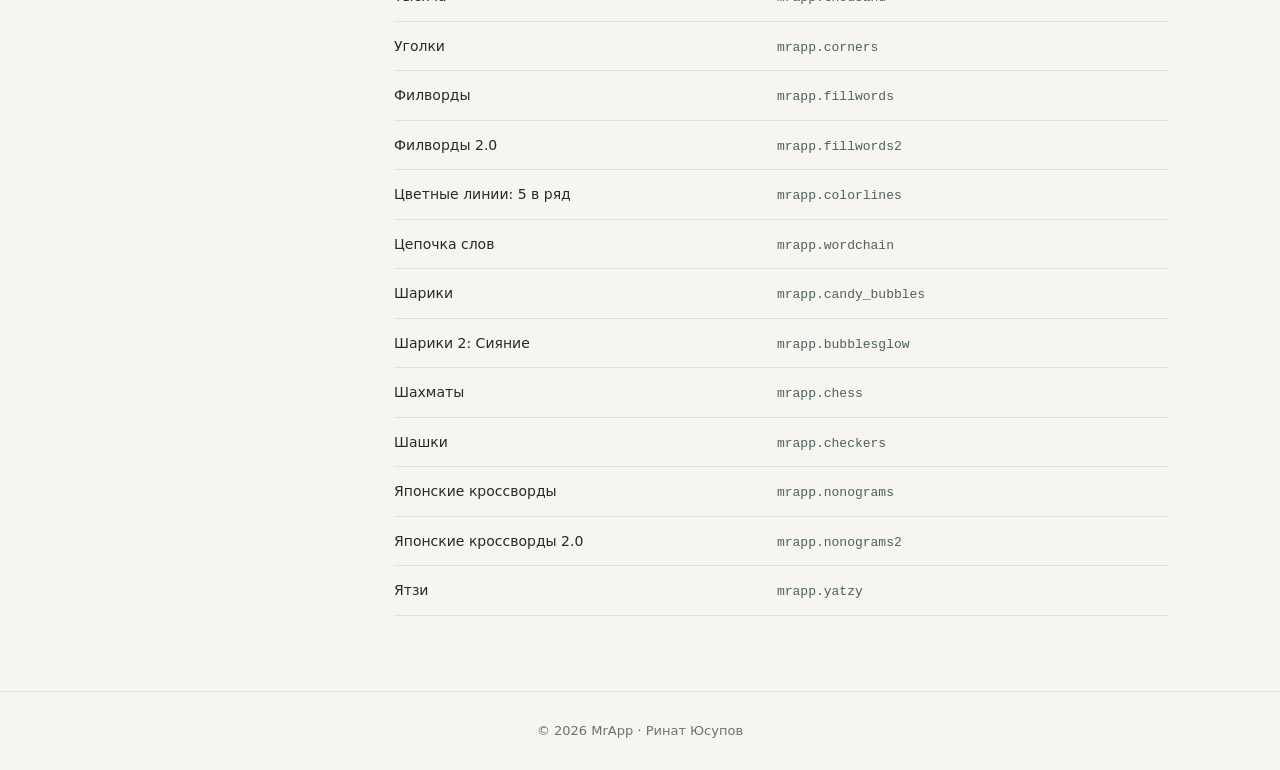
==== commit d4a294c1: "List current Cyber Arena release package in privacy policy" ====
--- a/index.html
+++ b/index.html
@@ -7,4 +7,4 @@
 <p>Разработчик не передаёт в рекламные запросы содержимое локальных сохранений, игровое имя, адрес электронной почты или телефон игрока. Передача данных рекламному сервису происходит непосредственно через встроенный SDK; отсутствие игрового сервера не означает отсутствие обработки данных третьими лицами.</p>
 <p>Сведения о составе данных и защите при передаче приведены в <a href="https://ads.yandex.com/helpcenter/en/dev/android/app-privacy-android">документации Yandex Mobile Ads</a>. Обработка и сроки хранения рекламным сервисом описаны в <a href="https://yandex.ru/legal/confidential/ru/">политике конфиденциальности Яндекса</a>. Мы не продаём данные пользователей.</p></section><section id="permissions"><h2>4. Доступ и разрешения</h2><p>Интернет и сведения о состоянии сети используются для работы рекламы и переходов к внешним ресурсам. Доступ к рекламному идентификатору зависит от сборки приложения и системных настроек. Основной игровой процесс доступен без подключения к интернету; объявления без сети могут не загружаться.</p><p>Перечисленные игры не запрашивают камеру, микрофон, контакты, SMS или доступ к пользовательской медиатеке. Разрешение на вибрацию используется в играх с тактильным откликом. Дополнительные разрешения «Русского лото» описаны в следующем разделе.</p></section><section id="bluetooth"><h2>5. «Русское лото»: игра рядом по Bluetooth</h2><p>Этот раздел относится только к <code>mrapp.rusloto</code>. При игре рядом устройства участников обмениваются игровым именем, данными карточек, выпавшими числами, отметками, готовностью, состоянием соединения и результатами. Адрес Bluetooth-устройства и случайный токен применяются для соединения и восстановления прежнего участника. Эти сведения передаются между устройствами комнаты, а не на сервер разработчика.</p><p>Используются системное сопряжение и разрешения на поиск, подключение и видимость Bluetooth-устройств. На Android 7–11 система требует разрешение местоположения для поиска устройств; игра не получает координаты и не передаёт их рекламному SDK. На более новых версиях Android запрашиваются разрешения «Устройства поблизости».</p>
 <p>Служебное уведомление сообщает об активной комнате и позволяет завершить соединение. Озвучивание чисел использует установленный офлайн-голос Android; речь пользователя не записывается. Bluetooth-режим запускается пользователем, разрешения можно отозвать в настройках Android, соединение — завершить выходом из комнаты.</p></section><section id="support"><h2>6. Обращения в поддержку</h2><p>Если вы сами пишете разработчику, мы получаем адрес отправителя, текст обращения и приложенные вами материалы. Они используются для ответа, решения проблемы и рассмотрения запроса о данных. Не отправляйте пароли, платёжные реквизиты и другие сведения, которые не нужны для обращения.</p><p>Переписка хранится на срок, необходимый для обработки обращения, последующего решения связанной проблемы и выполнения применимых требований закона. При запросе удаления мы удаляем данные обращения, если для их дальнейшего хранения нет законного основания. Почтовый сервис обрабатывает переписку по собственным правилам.</p></section><section id="choices"><h2>7. Ваш выбор, удаление и обращения о данных</h2><p>Чтобы удалить локальные сохранения полностью, откройте системные настройки Android → приложения → нужная игра → хранилище → очистить данные. Названия пунктов зависят от устройства. Это может необратимо удалить прогресс. Если вы хотите предотвратить восстановление сохранений из системной резервной копии, проверьте также настройки резервного копирования устройства.</p><p>Рекламным идентификатором и доступными настройками персонализации можно управлять средствами Android и сервисов устройства. Ограничение идентификатора не отключает весь технический обмен рекламного SDK. Вы можете отозвать разрешения приложения; связанные с ними функции могут перестать работать.</p>
-<p>По вопросам доступа, исправления, удаления, ограничения обработки или отзыва ранее предоставленного согласия пишите на <a href="mailto:mrrinatino@gmail.com">mrrinatino@gmail.com</a>, указав название игры или package ID и суть запроса. Мы рассматриваем запросы с учётом применимого законодательства. Запросы о данных рекламного сервиса можно направлять также по каналам, указанным в политике Яндекса. Локальные сохранения недоступны разработчику и удаляются на вашем устройстве.</p></section><section id="children"><h2>8. Дети</h2><p>Возрастные ограничения и целевая аудитория конкретной игры указаны в её карточке в магазине. Игры не запрашивают у детей имя, телефон, адрес электронной почты или регистрацию в сервисе разработчика. В версиях с рекламой обработка технических данных SDK описана выше; мы не заявляем, что рекламный обмен полностью отсутствует.</p><p>Если вы считаете, что ребёнок передал нам персональные сведения через обращение в поддержку, напишите по контактному адресу для рассмотрения и удаления этих данных, когда это допустимо законом.</p></section><section id="website"><h2>9. Эта страница и внешние ссылки</h2><p>Страница политики размещена на GitHub Pages. Мы не подключаем к ней рекламные SDK, формы регистрации, собственные счётчики аналитики или отслеживающие cookies. GitHub обрабатывает технические данные посетителей, включая IP-адрес для безопасности, согласно <a href="https://docs.github.com/en/site-policy/privacy-policies/github-general-privacy-statement">своей политике конфиденциальности</a>.</p><p>При переходе по ссылке в магазин, на научный источник, страницу Яндекса или другой внешний сайт действуют правила соответствующего сервиса. Переход осуществляется по вашему действию.</p></section><section id="changes"><h2>10. Изменения политики</h2><p>Мы обновляем документ при изменении функций игр, обработки данных или требований к раскрытию информации. Дата редакции указана в начале страницы. Новые функции, требующие отдельного уведомления или согласия, сопровождаются таким уведомлением или запросом в приложении. Вопросы по политике: <a href="mailto:mrrinatino@gmail.com">mrrinatino@gmail.com</a>.</p></section><section id="apps"><h2>Игры, на которые распространяется политика</h2><p class="small">Найдите приложение по package ID. Название в магазине может отличаться в зависимости от языка и выпуска. Включение в список не означает, что игра сейчас доступна во всех магазинах.</p><table><thead><tr><th>Игра</th><th>Android package ID</th></tr></thead><tbody><tr id="mrapp.game_2048"><td>2048</td><td><code>mrapp.game_2048</code></td></tr><tr id="mrapp.arkanoid"><td>Арканоид</td><td><code>mrapp.arkanoid</code></td></tr><tr id="mrapp.raccoonheist"><td>Афера на лапах</td><td><code>mrapp.raccoonheist</code></td></tr><tr id="mrapp.balda"><td>Балда</td><td><code>mrapp.balda</code></td></tr><tr id="mrapp.tower_stack"><td>Башня</td><td><code>mrapp.tower_stack</code></td></tr><tr id="mrapp.blocks10x10"><td>Блоки 10 на 10</td><td><code>mrapp.blocks10x10</code></td></tr><tr id="mrapp.bulls_cows"><td>Быки и коровы</td><td><code>mrapp.bulls_cows</code></td></tr><tr id="mrapp.gomoku"><td>Гомоку</td><td><code>mrapp.gomoku</code></td></tr><tr id="mrapp.longbackgammon"><td>Длинные нарды</td><td><code>mrapp.longbackgammon</code></td></tr><tr id="mrapp.domino"><td>Домино</td><td><code>mrapp.domino</code></td></tr><tr id="mrapp.durak"><td>Дурак</td><td><code>mrapp.durak</code></td></tr><tr id="mrapp.floodfill"><td>Залей поле</td><td><code>mrapp.floodfill</code></td></tr><tr id="mrapp.snake_game"><td>Змейка</td><td><code>mrapp.snake_game</code></td></tr><tr id="ru.mrrinatino.cyberarena"><td>Кибер Арена: Выживание</td><td><code>ru.mrrinatino.cyberarena</code></td></tr><tr id="mrapp.contour"><td>Контур</td><td><code>mrapp.contour</code></td></tr><tr id="mrapp.solitaire"><td>Косынка</td><td><code>mrapp.solitaire</code></td></tr><tr id="mrapp.krestik_nolik"><td>Крестики-нолики</td><td><code>mrapp.krestik_nolik</code></td></tr><tr id="mrapp.minicrosswords"><td>Кроссворды: мини</td><td><code>mrapp.minicrosswords</code></td></tr><tr id="mrapp.maze"><td>Лабиринт: найди выход</td><td><code>mrapp.maze</code></td></tr><tr id="mrapp.lightsout"><td>Лампочки</td><td><code>mrapp.lightsout</code></td></tr><tr id="mrapp.mahjong"><td>Маджонг</td><td><code>mrapp.mahjong</code></td></tr><tr id="mrapp.microlife"><td>Микромир</td><td><code>mrapp.microlife</code></td></tr><tr id="mrapp.seabattle"><td>Морской бой</td><td><code>mrapp.seabattle</code></td></tr><tr id="mrapp.ochko"><td>Очко (21)</td><td><code>mrapp.ochko</code></td></tr><tr id="mrapp.fallingplanets"><td>Падающие планеты</td><td><code>mrapp.fallingplanets</code></td></tr><tr id="mrapp.parking"><td>Парковка</td><td><code>mrapp.parking</code></td></tr><tr id="mrapp.memory_pairs"><td>Пары</td><td><code>mrapp.memory_pairs</code></td></tr><tr id="mrapp.spider"><td>Паук</td><td><code>mrapp.spider</code></td></tr><tr id="mrapp.pinball.arcade"><td>Пинбол: Аркадные столы</td><td><code>mrapp.pinball.arcade</code></td></tr><tr id="mrapp.pyramid"><td>Пирамида</td><td><code>mrapp.pyramid</code></td></tr><tr id="ru.mrrinatino.lastquarter"><td>Последний квартал</td><td><code>ru.mrrinatino.lastquarter</code></td></tr><tr id="mrapp.pyatnashki"><td>Пятнашки</td><td><code>mrapp.pyatnashki</code></td></tr><tr id="mrapp.friday1759"><td>Пятница 17:59</td><td><code>mrapp.friday1759</code></td></tr><tr id="mrapp.blockrift"><td>Разлом блоков</td><td><code>mrapp.blockrift</code></td></tr><tr id="mrapp.reversi"><td>Реверси</td><td><code>mrapp.reversi</code></td></tr><tr id="mrapp.rusloto"><td>Русское лото</td><td><code>mrapp.rusloto</code></td></tr><tr id="mrapp.minesweeper"><td>Сапер</td><td><code>mrapp.minesweeper</code></td></tr><tr id="mrapp.words_from_word"><td>Слова из слова</td><td><code>mrapp.words_from_word</code></td></tr><tr id="mrapp.wordfield"><td>Слова на поле</td><td><code>mrapp.wordfield</code></td></tr><tr id="mrapp.freecell"><td>Солитёр</td><td><code>mrapp.freecell</code></td></tr><tr id="mrapp.ballsort"><td>Сортировка шариков</td><td><code>mrapp.ballsort</code></td></tr><tr id="mrapp.arrowpath"><td>Стрелки: свободный путь</td><td><code>mrapp.arrowpath</code></td></tr><tr id="mrapp.sudoku"><td>Судоку</td><td><code>mrapp.sudoku</code></td></tr><tr id="mrapp.shadowfloors"><td>Тень этажей</td><td><code>mrapp.shadowfloors</code></td></tr><tr id="ru.mrrinatino.silentsector"><td>Тихий сектор</td><td><code>ru.mrrinatino.silentsector</code></td></tr><tr id="mrapp.dotsboxes"><td>Точки и квадраты</td><td><code>mrapp.dotsboxes</code></td></tr><tr id="mrapp.match_3"><td>Три в ряд</td><td><code>mrapp.match_3</code></td></tr><tr id="mrapp.match3planets"><td>Три в ряд: Планеты</td><td><code>mrapp.match3planets</code></td></tr><tr id="mrapp.match3glow"><td>Три в ряд: Сияние</td><td><code>mrapp.match3glow</code></td></tr><tr id="mrapp.tripeaks"><td>Три пика</td><td><code>mrapp.tripeaks</code></td></tr><tr id="mrapp.pipes"><td>Трубы</td><td><code>mrapp.pipes</code></td></tr><tr id="mrapp.thousand"><td>Тысяча</td><td><code>mrapp.thousand</code></td></tr><tr id="mrapp.corners"><td>Уголки</td><td><code>mrapp.corners</code></td></tr><tr id="mrapp.fillwords"><td>Филворды</td><td><code>mrapp.fillwords</code></td></tr><tr id="mrapp.fillwords2"><td>Филворды 2.0</td><td><code>mrapp.fillwords2</code></td></tr><tr id="mrapp.colorlines"><td>Цветные линии: 5 в ряд</td><td><code>mrapp.colorlines</code></td></tr><tr id="mrapp.wordchain"><td>Цепочка слов</td><td><code>mrapp.wordchain</code></td></tr><tr id="mrapp.candy_bubbles"><td>Шарики</td><td><code>mrapp.candy_bubbles</code></td></tr><tr id="mrapp.bubblesglow"><td>Шарики 2: Сияние</td><td><code>mrapp.bubblesglow</code></td></tr><tr id="mrapp.chess"><td>Шахматы</td><td><code>mrapp.chess</code></td></tr><tr id="mrapp.checkers"><td>Шашки</td><td><code>mrapp.checkers</code></td></tr><tr id="mrapp.nonograms"><td>Японские кроссворды</td><td><code>mrapp.nonograms</code></td></tr><tr id="mrapp.nonograms2"><td>Японские кроссворды 2.0</td><td><code>mrapp.nonograms2</code></td></tr><tr id="mrapp.yatzy"><td>Ятзи</td><td><code>mrapp.yatzy</code></td></tr></tbody></table></section></article></div></main><footer>© 2026 MrApp · Ринат Юсупов</footer></body></html>
+<p>По вопросам доступа, исправления, удаления, ограничения обработки или отзыва ранее предоставленного согласия пишите на <a href="mailto:mrrinatino@gmail.com">mrrinatino@gmail.com</a>, указав название игры или package ID и суть запроса. Мы рассматриваем запросы с учётом применимого законодательства. Запросы о данных рекламного сервиса можно направлять также по каналам, указанным в политике Яндекса. Локальные сохранения недоступны разработчику и удаляются на вашем устройстве.</p></section><section id="children"><h2>8. Дети</h2><p>Возрастные ограничения и целевая аудитория конкретной игры указаны в её карточке в магазине. Игры не запрашивают у детей имя, телефон, адрес электронной почты или регистрацию в сервисе разработчика. В версиях с рекламой обработка технических данных SDK описана выше; мы не заявляем, что рекламный обмен полностью отсутствует.</p><p>Если вы считаете, что ребёнок передал нам персональные сведения через обращение в поддержку, напишите по контактному адресу для рассмотрения и удаления этих данных, когда это допустимо законом.</p></section><section id="website"><h2>9. Эта страница и внешние ссылки</h2><p>Страница политики размещена на GitHub Pages. Мы не подключаем к ней рекламные SDK, формы регистрации, собственные счётчики аналитики или отслеживающие cookies. GitHub обрабатывает технические данные посетителей, включая IP-адрес для безопасности, согласно <a href="https://docs.github.com/en/site-policy/privacy-policies/github-general-privacy-statement">своей политике конфиденциальности</a>.</p><p>При переходе по ссылке в магазин, на научный источник, страницу Яндекса или другой внешний сайт действуют правила соответствующего сервиса. Переход осуществляется по вашему действию.</p></section><section id="changes"><h2>10. Изменения политики</h2><p>Мы обновляем документ при изменении функций игр, обработки данных или требований к раскрытию информации. Дата редакции указана в начале страницы. Новые функции, требующие отдельного уведомления или согласия, сопровождаются таким уведомлением или запросом в приложении. Вопросы по политике: <a href="mailto:mrrinatino@gmail.com">mrrinatino@gmail.com</a>.</p></section><section id="apps"><h2>Игры, на которые распространяется политика</h2><p class="small">Найдите приложение по package ID. Название в магазине может отличаться в зависимости от языка и выпуска. Включение в список не означает, что игра сейчас доступна во всех магазинах.</p><table><thead><tr><th>Игра</th><th>Android package ID</th></tr></thead><tbody><tr id="mrapp.game_2048"><td>2048</td><td><code>mrapp.game_2048</code></td></tr><tr id="mrapp.arkanoid"><td>Арканоид</td><td><code>mrapp.arkanoid</code></td></tr><tr id="mrapp.raccoonheist"><td>Афера на лапах</td><td><code>mrapp.raccoonheist</code></td></tr><tr id="mrapp.balda"><td>Балда</td><td><code>mrapp.balda</code></td></tr><tr id="mrapp.tower_stack"><td>Башня</td><td><code>mrapp.tower_stack</code></td></tr><tr id="mrapp.blocks10x10"><td>Блоки 10 на 10</td><td><code>mrapp.blocks10x10</code></td></tr><tr id="mrapp.bulls_cows"><td>Быки и коровы</td><td><code>mrapp.bulls_cows</code></td></tr><tr id="mrapp.gomoku"><td>Гомоку</td><td><code>mrapp.gomoku</code></td></tr><tr id="mrapp.longbackgammon"><td>Длинные нарды</td><td><code>mrapp.longbackgammon</code></td></tr><tr id="mrapp.domino"><td>Домино</td><td><code>mrapp.domino</code></td></tr><tr id="mrapp.durak"><td>Дурак</td><td><code>mrapp.durak</code></td></tr><tr id="mrapp.floodfill"><td>Залей поле</td><td><code>mrapp.floodfill</code></td></tr><tr id="mrapp.snake_game"><td>Змейка</td><td><code>mrapp.snake_game</code></td></tr><tr id="ru.mrrinatino.cyberarena"><td>Кибер Арена: Выживание</td><td><code>ru.mrrinatino.cyberarena</code></td></tr><tr id="mrapp.cyberarena"><td>Кибер Арена: Выживание</td><td><code>mrapp.cyberarena</code></td></tr><tr id="mrapp.contour"><td>Контур</td><td><code>mrapp.contour</code></td></tr><tr id="mrapp.solitaire"><td>Косынка</td><td><code>mrapp.solitaire</code></td></tr><tr id="mrapp.krestik_nolik"><td>Крестики-нолики</td><td><code>mrapp.krestik_nolik</code></td></tr><tr id="mrapp.minicrosswords"><td>Кроссворды: мини</td><td><code>mrapp.minicrosswords</code></td></tr><tr id="mrapp.maze"><td>Лабиринт: найди выход</td><td><code>mrapp.maze</code></td></tr><tr id="mrapp.lightsout"><td>Лампочки</td><td><code>mrapp.lightsout</code></td></tr><tr id="mrapp.mahjong"><td>Маджонг</td><td><code>mrapp.mahjong</code></td></tr><tr id="mrapp.microlife"><td>Микромир</td><td><code>mrapp.microlife</code></td></tr><tr id="mrapp.seabattle"><td>Морской бой</td><td><code>mrapp.seabattle</code></td></tr><tr id="mrapp.ochko"><td>Очко (21)</td><td><code>mrapp.ochko</code></td></tr><tr id="mrapp.fallingplanets"><td>Падающие планеты</td><td><code>mrapp.fallingplanets</code></td></tr><tr id="mrapp.parking"><td>Парковка</td><td><code>mrapp.parking</code></td></tr><tr id="mrapp.memory_pairs"><td>Пары</td><td><code>mrapp.memory_pairs</code></td></tr><tr id="mrapp.spider"><td>Паук</td><td><code>mrapp.spider</code></td></tr><tr id="mrapp.pinball.arcade"><td>Пинбол: Аркадные столы</td><td><code>mrapp.pinball.arcade</code></td></tr><tr id="mrapp.pyramid"><td>Пирамида</td><td><code>mrapp.pyramid</code></td></tr><tr id="ru.mrrinatino.lastquarter"><td>Последний квартал</td><td><code>ru.mrrinatino.lastquarter</code></td></tr><tr id="mrapp.pyatnashki"><td>Пятнашки</td><td><code>mrapp.pyatnashki</code></td></tr><tr id="mrapp.friday1759"><td>Пятница 17:59</td><td><code>mrapp.friday1759</code></td></tr><tr id="mrapp.blockrift"><td>Разлом блоков</td><td><code>mrapp.blockrift</code></td></tr><tr id="mrapp.reversi"><td>Реверси</td><td><code>mrapp.reversi</code></td></tr><tr id="mrapp.rusloto"><td>Русское лото</td><td><code>mrapp.rusloto</code></td></tr><tr id="mrapp.minesweeper"><td>Сапер</td><td><code>mrapp.minesweeper</code></td></tr><tr id="mrapp.words_from_word"><td>Слова из слова</td><td><code>mrapp.words_from_word</code></td></tr><tr id="mrapp.wordfield"><td>Слова на поле</td><td><code>mrapp.wordfield</code></td></tr><tr id="mrapp.freecell"><td>Солитёр</td><td><code>mrapp.freecell</code></td></tr><tr id="mrapp.ballsort"><td>Сортировка шариков</td><td><code>mrapp.ballsort</code></td></tr><tr id="mrapp.arrowpath"><td>Стрелки: свободный путь</td><td><code>mrapp.arrowpath</code></td></tr><tr id="mrapp.sudoku"><td>Судоку</td><td><code>mrapp.sudoku</code></td></tr><tr id="mrapp.shadowfloors"><td>Тень этажей</td><td><code>mrapp.shadowfloors</code></td></tr><tr id="ru.mrrinatino.silentsector"><td>Тихий сектор</td><td><code>ru.mrrinatino.silentsector</code></td></tr><tr id="mrapp.dotsboxes"><td>Точки и квадраты</td><td><code>mrapp.dotsboxes</code></td></tr><tr id="mrapp.match_3"><td>Три в ряд</td><td><code>mrapp.match_3</code></td></tr><tr id="mrapp.match3planets"><td>Три в ряд: Планеты</td><td><code>mrapp.match3planets</code></td></tr><tr id="mrapp.match3glow"><td>Три в ряд: Сияние</td><td><code>mrapp.match3glow</code></td></tr><tr id="mrapp.tripeaks"><td>Три пика</td><td><code>mrapp.tripeaks</code></td></tr><tr id="mrapp.pipes"><td>Трубы</td><td><code>mrapp.pipes</code></td></tr><tr id="mrapp.thousand"><td>Тысяча</td><td><code>mrapp.thousand</code></td></tr><tr id="mrapp.corners"><td>Уголки</td><td><code>mrapp.corners</code></td></tr><tr id="mrapp.fillwords"><td>Филворды</td><td><code>mrapp.fillwords</code></td></tr><tr id="mrapp.fillwords2"><td>Филворды 2.0</td><td><code>mrapp.fillwords2</code></td></tr><tr id="mrapp.colorlines"><td>Цветные линии: 5 в ряд</td><td><code>mrapp.colorlines</code></td></tr><tr id="mrapp.wordchain"><td>Цепочка слов</td><td><code>mrapp.wordchain</code></td></tr><tr id="mrapp.candy_bubbles"><td>Шарики</td><td><code>mrapp.candy_bubbles</code></td></tr><tr id="mrapp.bubblesglow"><td>Шарики 2: Сияние</td><td><code>mrapp.bubblesglow</code></td></tr><tr id="mrapp.chess"><td>Шахматы</td><td><code>mrapp.chess</code></td></tr><tr id="mrapp.checkers"><td>Шашки</td><td><code>mrapp.checkers</code></td></tr><tr id="mrapp.nonograms"><td>Японские кроссворды</td><td><code>mrapp.nonograms</code></td></tr><tr id="mrapp.nonograms2"><td>Японские кроссворды 2.0</td><td><code>mrapp.nonograms2</code></td></tr><tr id="mrapp.yatzy"><td>Ятзи</td><td><code>mrapp.yatzy</code></td></tr></tbody></table></section></article></div></main><footer>© 2026 MrApp · Ринат Юсупов</footer></body></html>
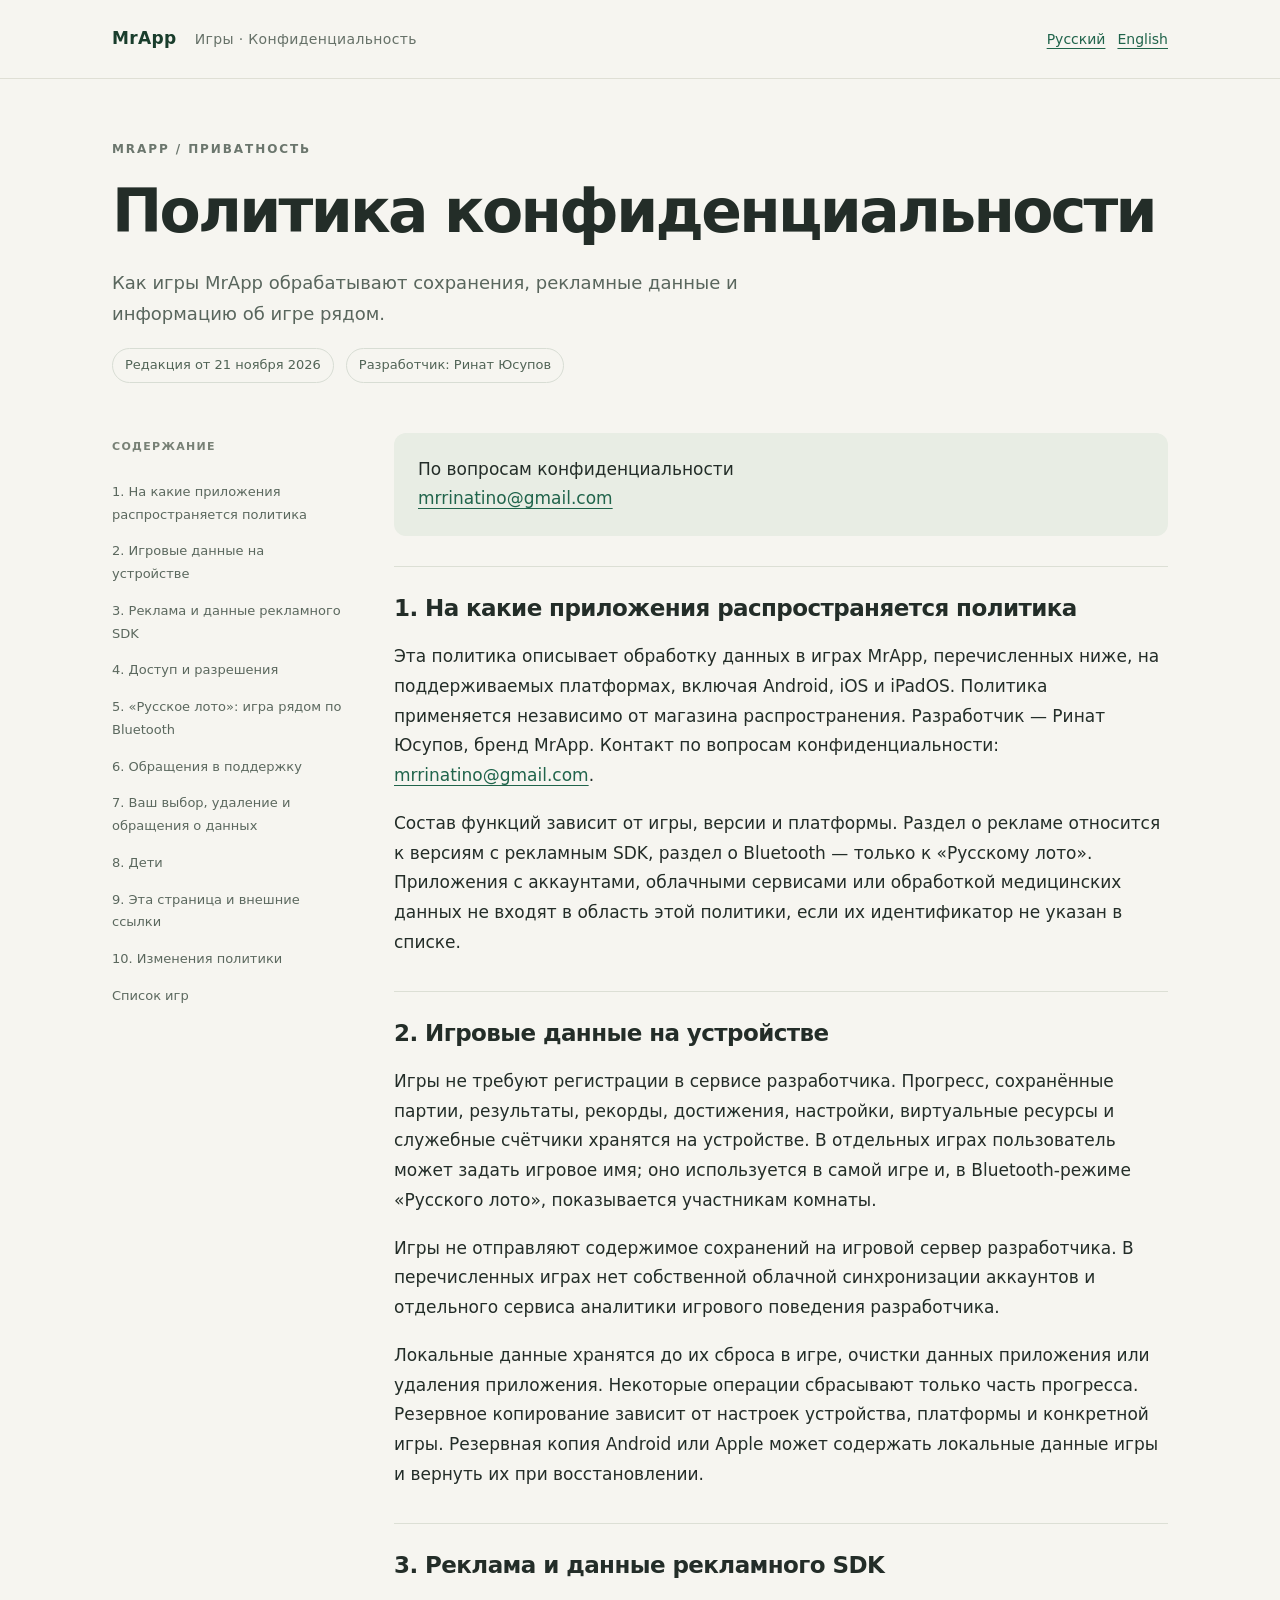
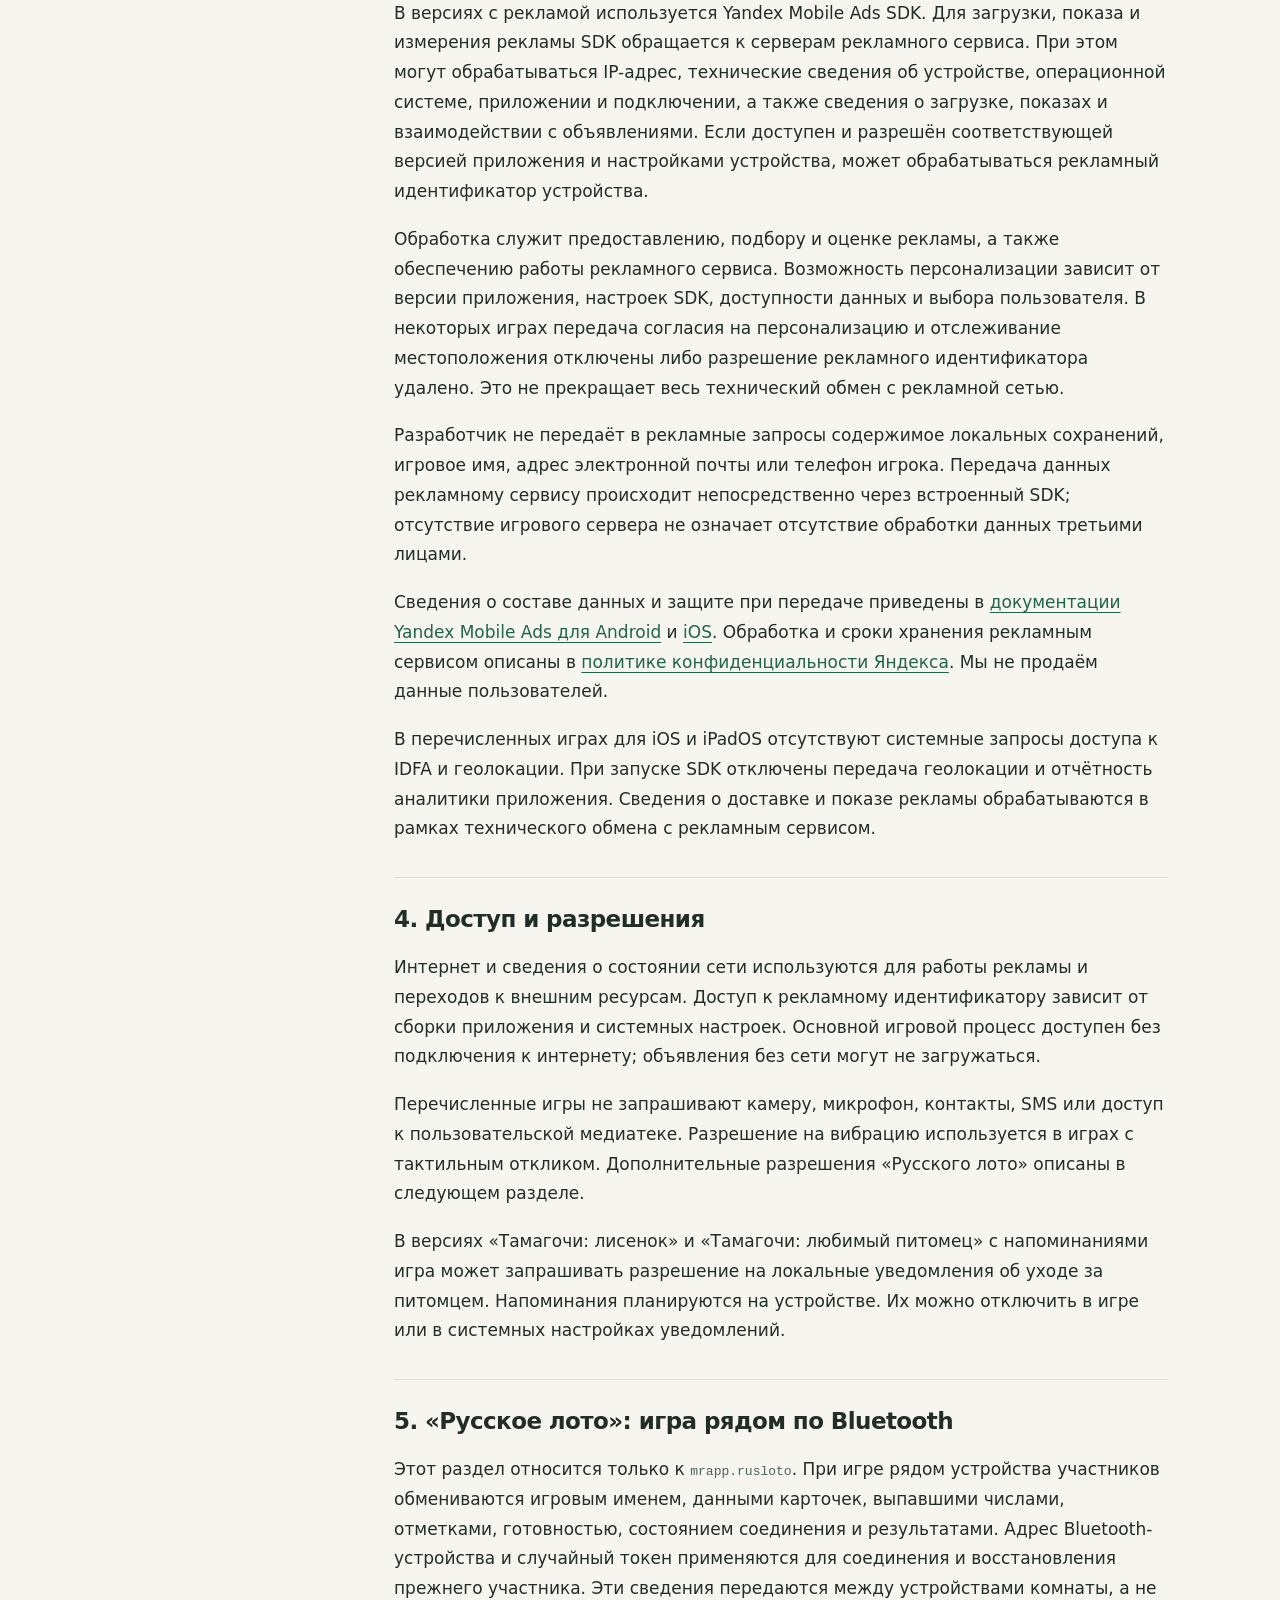
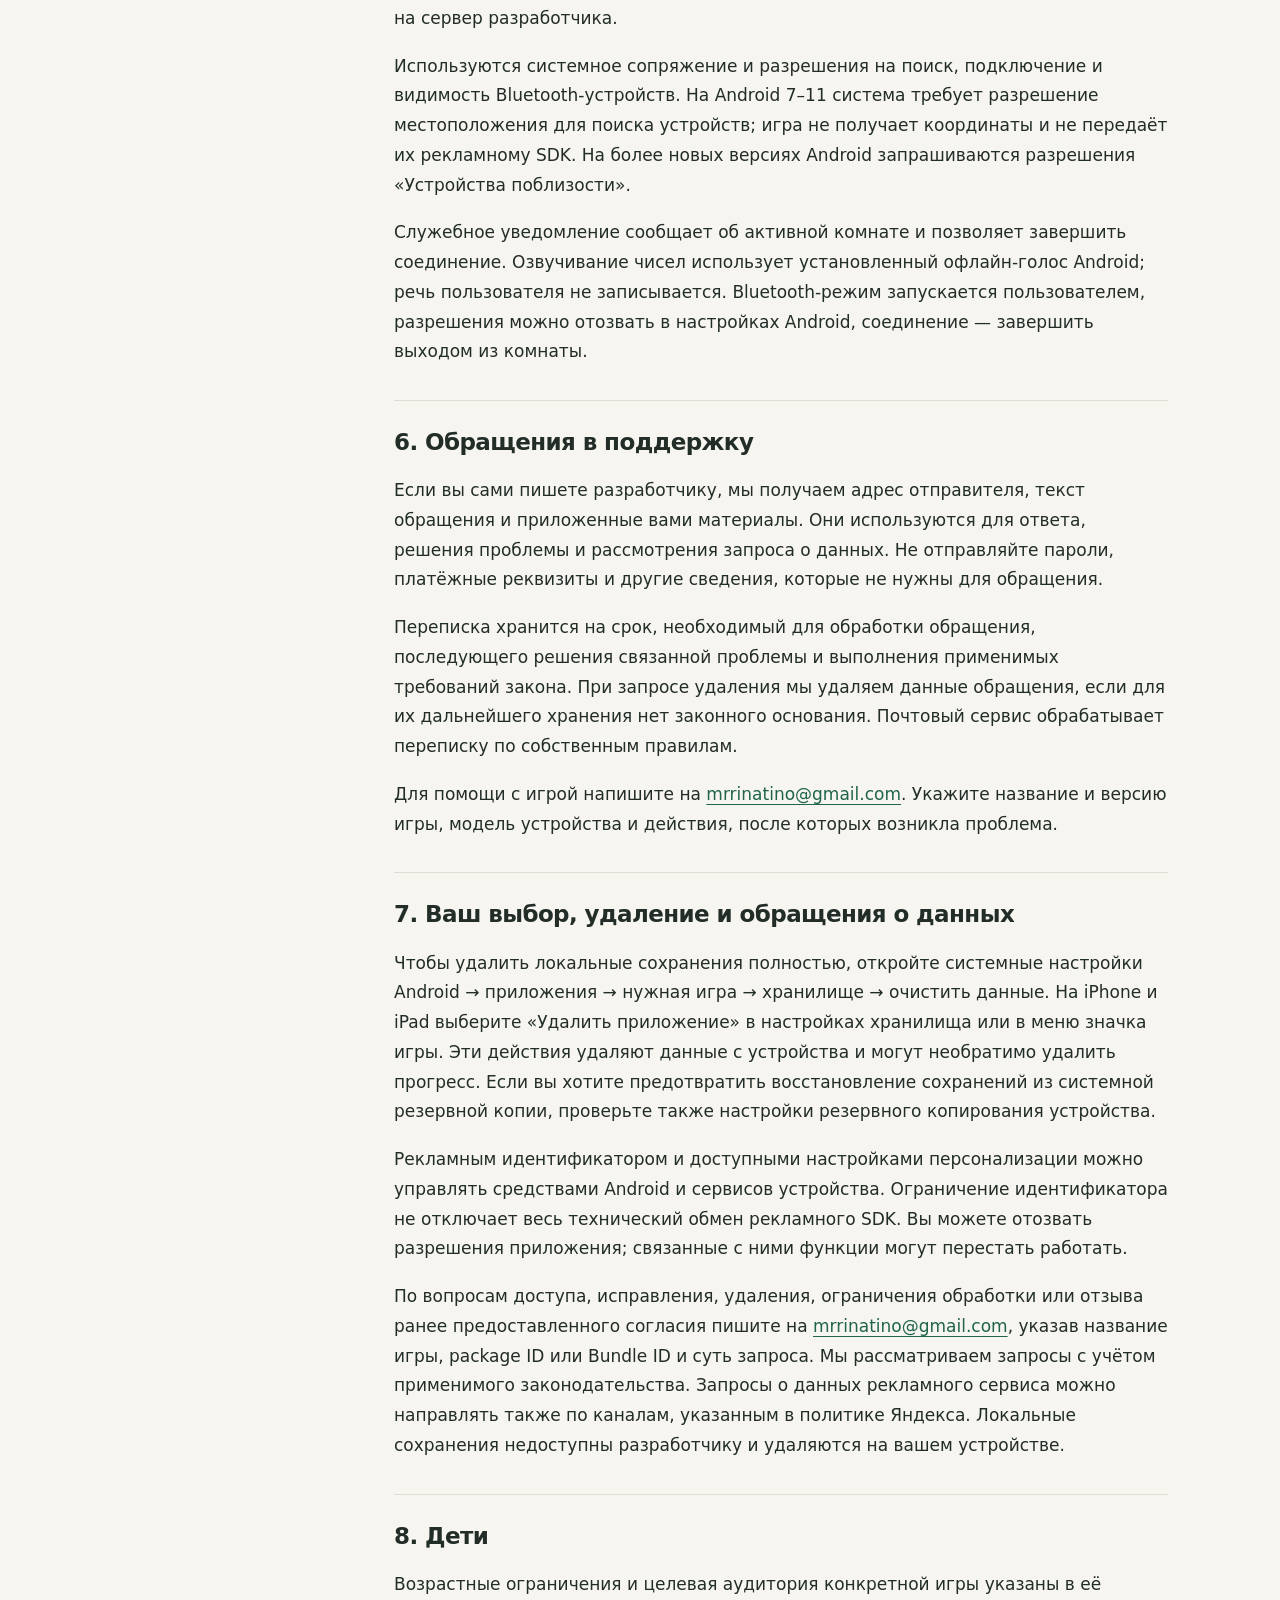
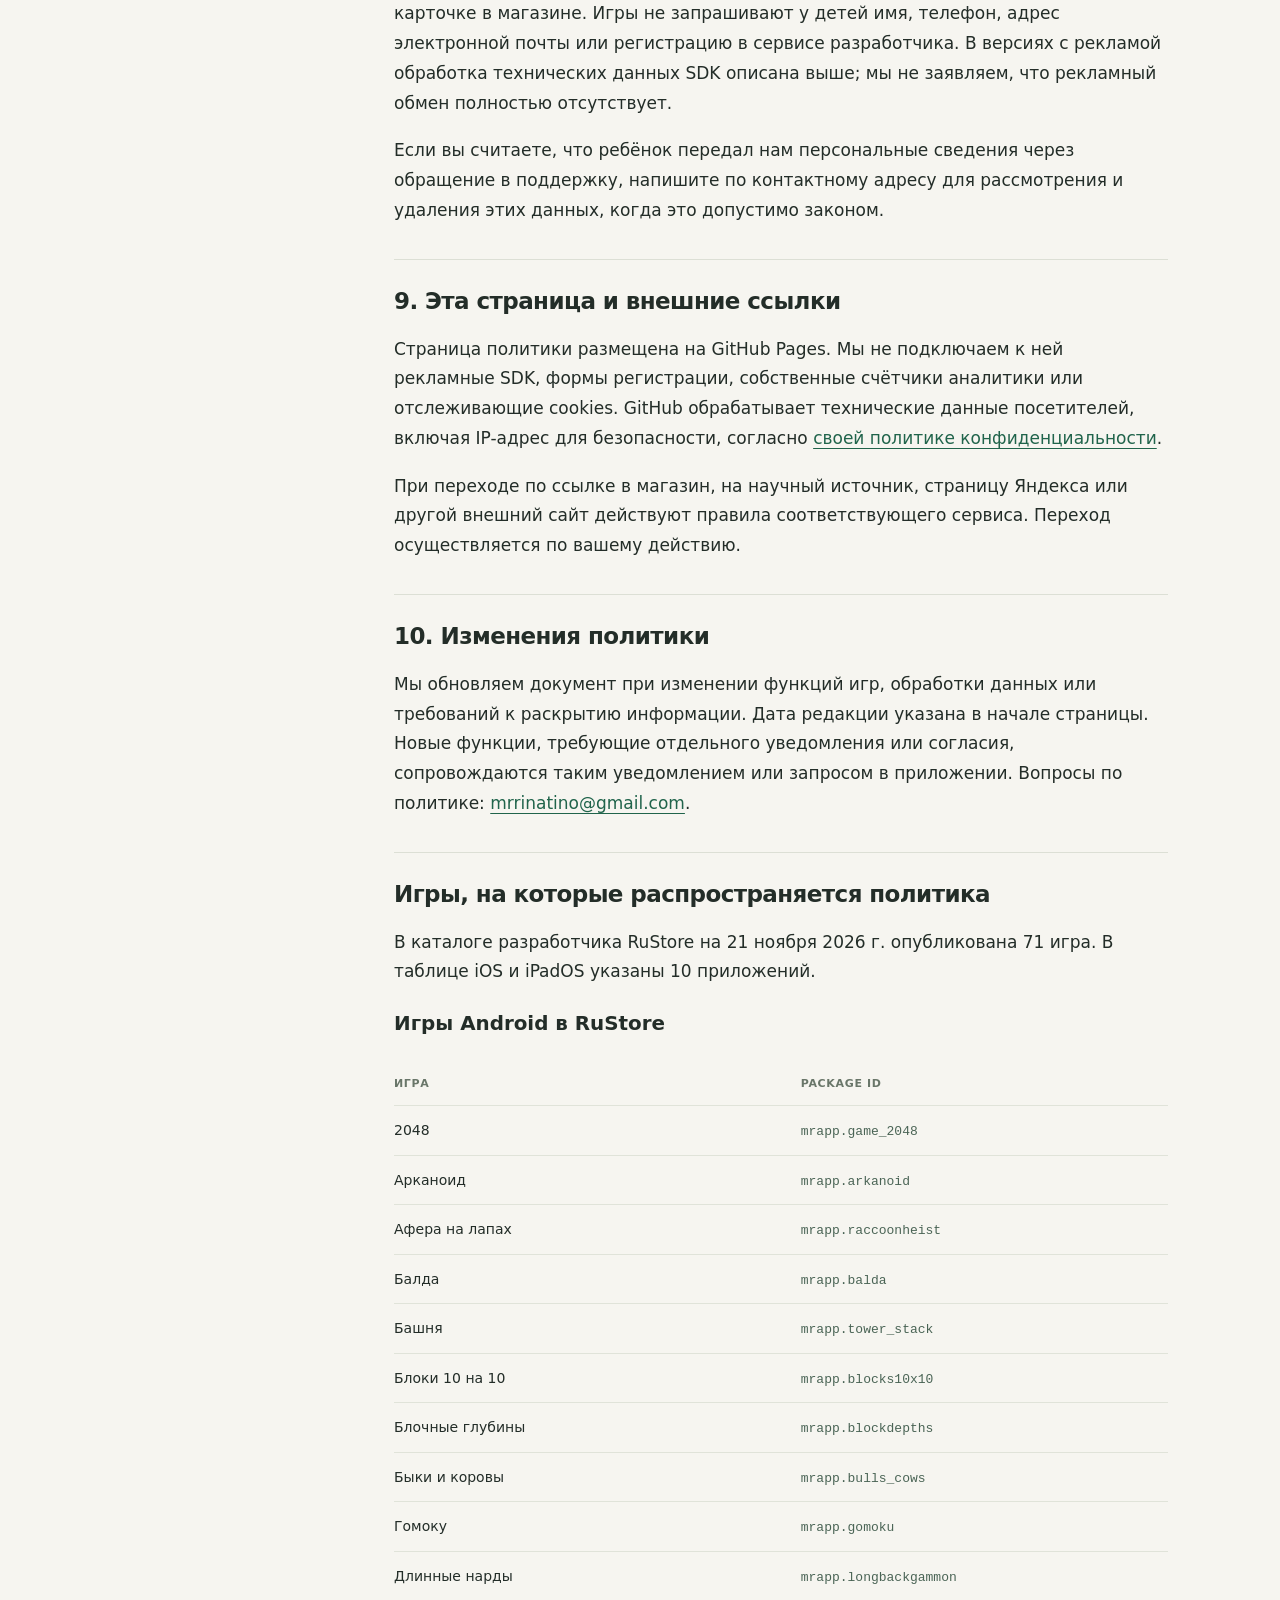
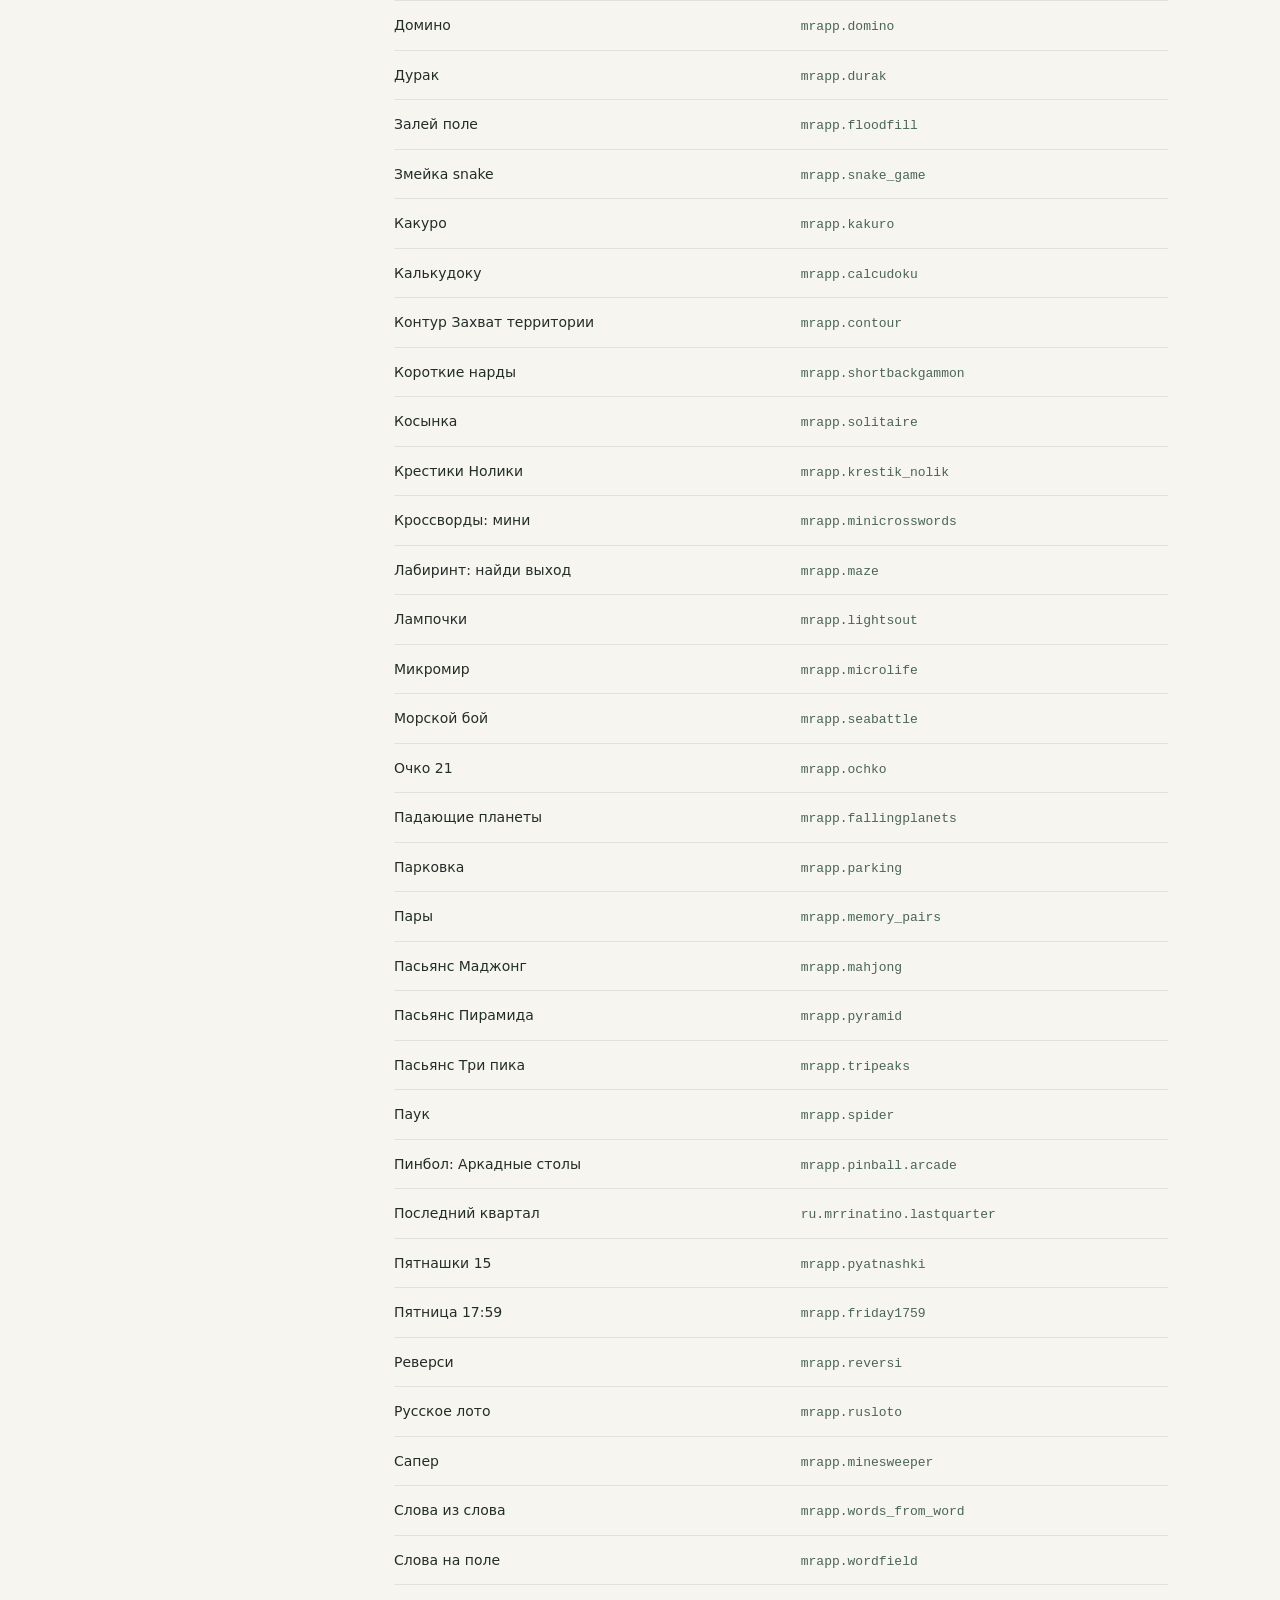
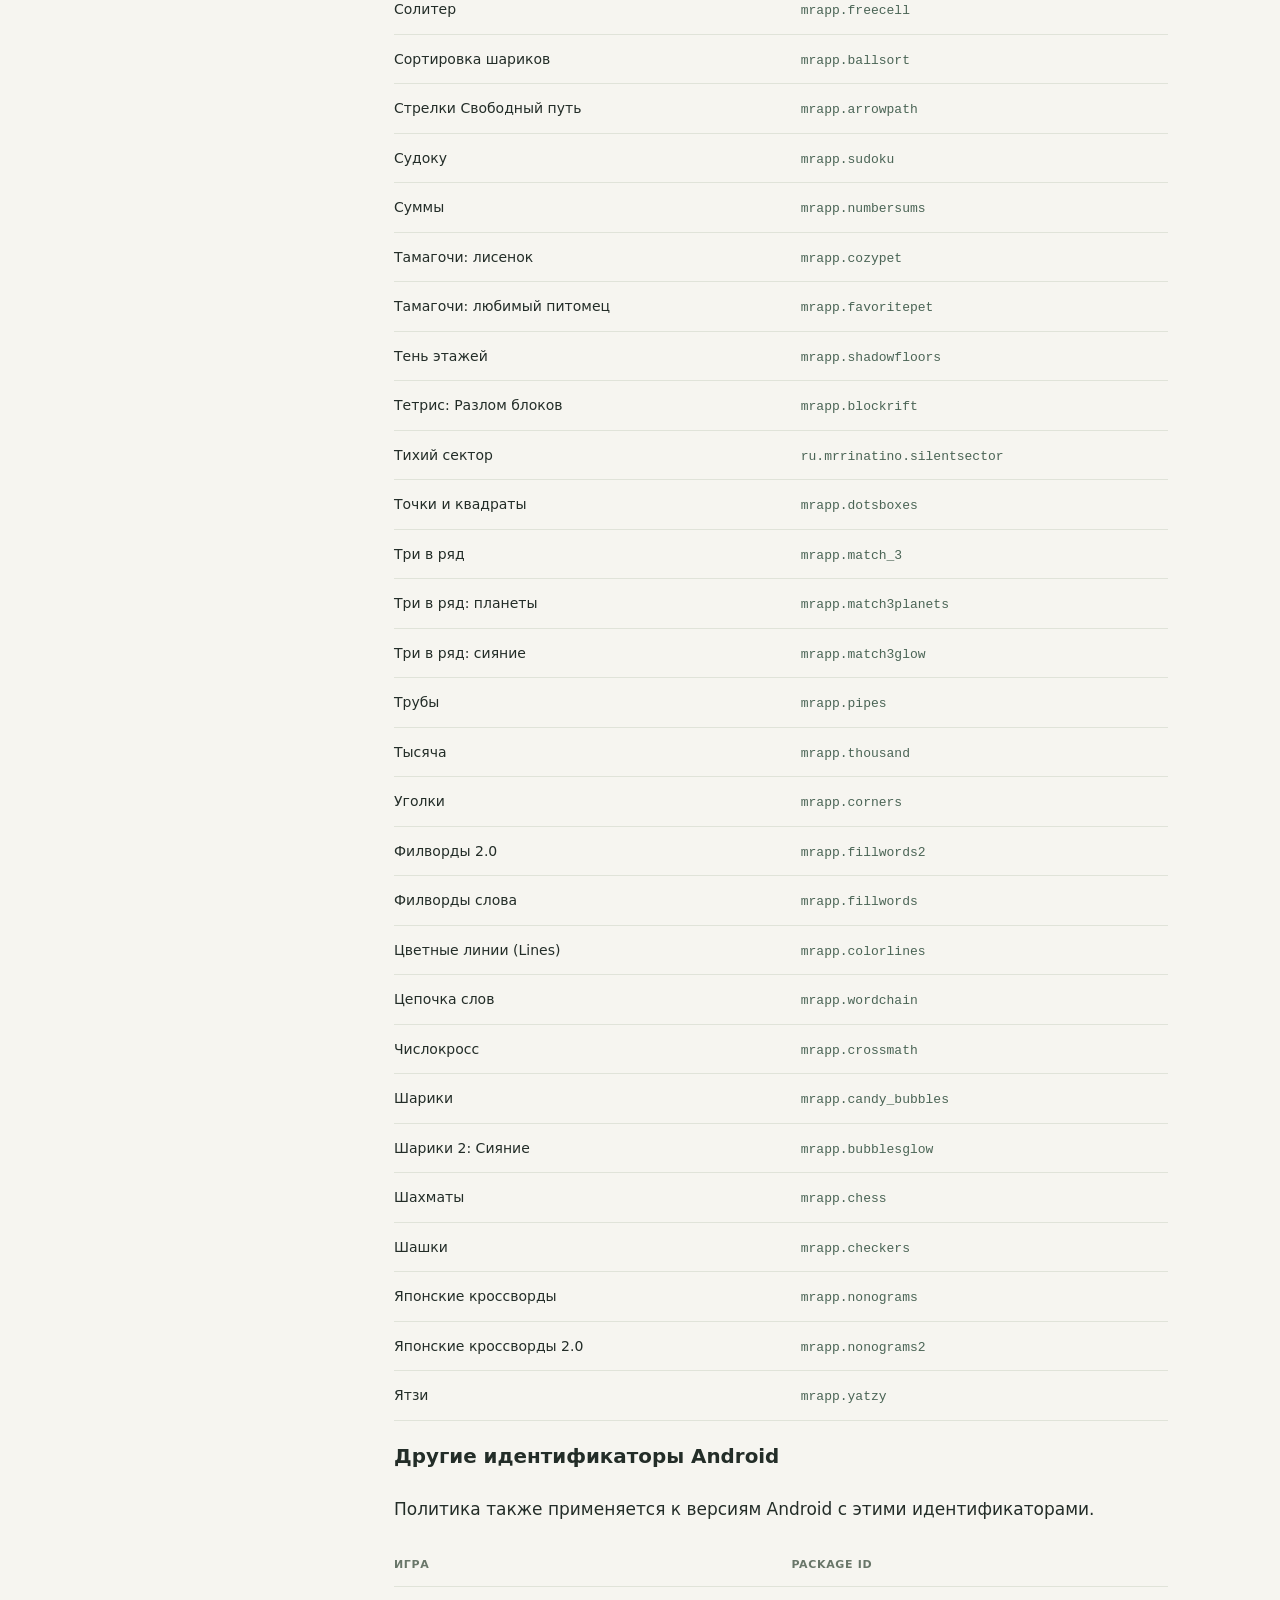
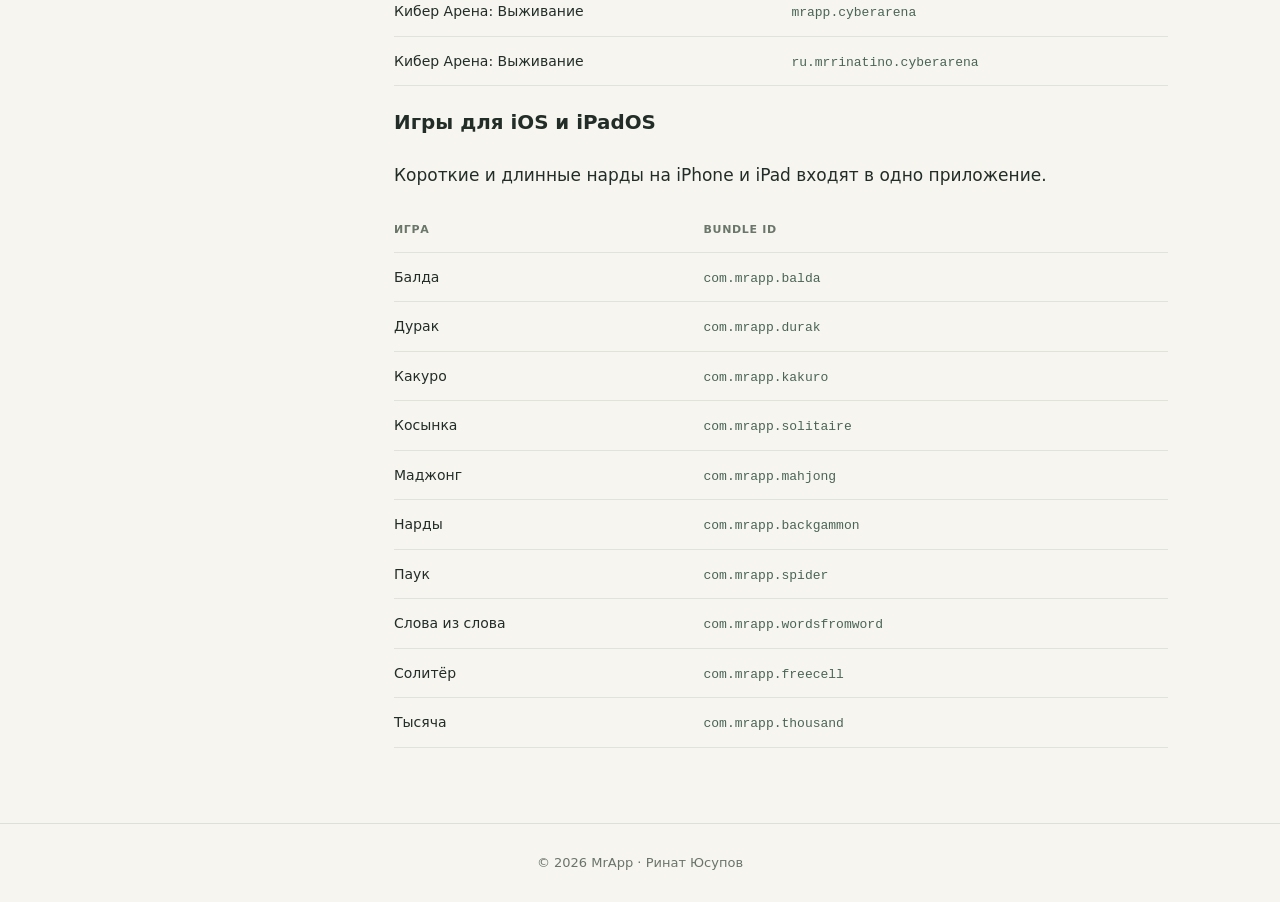
==== commit 8e72e237: "Unify privacy policy across Android and iOS games" ====
--- a/index.html
+++ b/index.html
@@ -1,10 +1,105 @@
 <!doctype html>
 <html lang="ru"><head><meta charset="utf-8"><meta name="viewport" content="width=device-width,initial-scale=1"><meta name="description" content="Как игры MrApp обрабатывают сохранения, рекламные данные и информацию об игре рядом."><meta name="theme-color" content="#f6f5f0"><meta name="referrer" content="strict-origin-when-cross-origin"><title>Политика конфиденциальности — MrApp</title><link rel="stylesheet" href="./style.css"><link rel="icon" href="./favicon.svg" type="image/svg+xml"><link rel="alternate" hreflang="ru" href="./"><link rel="alternate" hreflang="en" href="./en.html"></head>
 <body><header><div><a class="brand" href="./">MrApp <span>Игры · Конфиденциальность</span></a><div class="languages"><a href="./" lang="ru" hreflang="ru" aria-current="page">Русский</a><a href="./en.html" lang="en" hreflang="en" >English</a></div></div></header>
-<main><div class="hero"><div class="eyebrow">MRAPP / ПРИВАТНОСТЬ</div><h1>Политика конфиденциальности</h1><p>Как игры MrApp обрабатывают сохранения, рекламные данные и информацию об игре рядом.</p><div class="meta"><span>Редакция от 1 октября 2026</span><span>Разработчик: Ринат Юсупов</span></div></div>
-<div class="layout"><nav aria-label="Содержание"><p>СОДЕРЖАНИЕ</p><a href="#scope">1. На какие приложения распространяется политика</a><a href="#local">2. Игровые данные на устройстве</a><a href="#ads">3. Реклама и данные рекламного SDK</a><a href="#permissions">4. Доступ и разрешения</a><a href="#bluetooth">5. «Русское лото»: игра рядом по Bluetooth</a><a href="#support">6. Обращения в поддержку</a><a href="#choices">7. Ваш выбор, удаление и обращения о данных</a><a href="#children">8. Дети</a><a href="#website">9. Эта страница и внешние ссылки</a><a href="#changes">10. Изменения политики</a><a href="#apps">Список игр</a></nav><article><div class="contact"><p>По вопросам конфиденциальности<br><a href="mailto:mrrinatino@gmail.com">mrrinatino@gmail.com</a></p></div><section id="scope"><h2>1. На какие приложения распространяется политика</h2><p>Эта политика описывает обработку данных в играх MrApp, перечисленных ниже, которые распространяются через RuStore, Google Play и другие магазины. Разработчик — Ринат Юсупов, бренд MrApp. Контакт по вопросам конфиденциальности: <a href="mailto:mrrinatino@gmail.com">mrrinatino@gmail.com</a>.</p><p>Состав функций зависит от игры, версии и платформы. Раздел о рекламе относится к версиям с рекламным SDK, раздел о Bluetooth — только к «Русскому лото». Приложения с аккаунтами, облачными сервисами или обработкой медицинских данных не входят в область этой политики, если их идентификатор не указан в списке.</p></section><section id="local"><h2>2. Игровые данные на устройстве</h2><p>Игры не требуют регистрации в сервисе разработчика. Прогресс, сохранённые партии, результаты, рекорды, достижения, настройки, виртуальные ресурсы и служебные счётчики хранятся на устройстве. В отдельных играх пользователь может задать игровое имя; оно используется в самой игре и, в Bluetooth-режиме «Русского лото», показывается участникам комнаты.</p><p>Игры не отправляют содержимое сохранений на игровой сервер разработчика. В перечисленных играх нет собственной облачной синхронизации аккаунтов и отдельного сервиса аналитики игрового поведения разработчика.</p>
-<p>Локальные данные хранятся до их сброса в игре, очистки данных приложения или удаления приложения. Некоторые операции сбрасывают только часть прогресса. Системное резервное копирование и восстановление зависят от настроек Android и конкретного приложения; восстановленная резервная копия может вернуть сохранения.</p></section><section id="ads"><h2>3. Реклама и данные рекламного SDK</h2><p>В версиях с рекламой используется Yandex Mobile Ads SDK. Для загрузки, показа и измерения рекламы SDK обращается к серверам рекламного сервиса. При этом могут обрабатываться IP-адрес, технические сведения об устройстве, операционной системе, приложении и подключении, а также сведения о загрузке, показах и взаимодействии с объявлениями. Если доступен и разрешён соответствующей версией приложения и настройками устройства, может обрабатываться рекламный идентификатор устройства.</p><p>Обработка служит предоставлению, подбору и оценке рекламы, а также обеспечению работы рекламного сервиса. Возможность персонализации зависит от версии приложения, настроек SDK, доступности данных и выбора пользователя. В некоторых играх передача согласия на персонализацию и отслеживание местоположения отключены либо разрешение рекламного идентификатора удалено. Это не прекращает весь технический обмен с рекламной сетью.</p>
+<main><div class="hero"><div class="eyebrow">MRAPP / ПРИВАТНОСТЬ</div><h1>Политика конфиденциальности</h1><p>Как игры MrApp обрабатывают сохранения, рекламные данные и информацию об игре рядом.</p><div class="meta"><span>Редакция от 21 ноября 2026</span><span>Разработчик: Ринат Юсупов</span></div></div>
+<div class="layout"><nav aria-label="Содержание"><p>СОДЕРЖАНИЕ</p><a href="#scope">1. На какие приложения распространяется политика</a><a href="#local">2. Игровые данные на устройстве</a><a href="#ads">3. Реклама и данные рекламного SDK</a><a href="#permissions">4. Доступ и разрешения</a><a href="#bluetooth">5. «Русское лото»: игра рядом по Bluetooth</a><a href="#support">6. Обращения в поддержку</a><a href="#choices">7. Ваш выбор, удаление и обращения о данных</a><a href="#children">8. Дети</a><a href="#website">9. Эта страница и внешние ссылки</a><a href="#changes">10. Изменения политики</a><a href="#apps">Список игр</a></nav><article><div class="contact"><p>По вопросам конфиденциальности<br><a href="mailto:mrrinatino@gmail.com">mrrinatino@gmail.com</a></p></div><section id="scope"><h2>1. На какие приложения распространяется политика</h2><p>Эта политика описывает обработку данных в играх MrApp, перечисленных ниже, на поддерживаемых платформах, включая Android, iOS и iPadOS. Политика применяется независимо от магазина распространения. Разработчик — Ринат Юсупов, бренд MrApp. Контакт по вопросам конфиденциальности: <a href="mailto:mrrinatino@gmail.com">mrrinatino@gmail.com</a>.</p><p>Состав функций зависит от игры, версии и платформы. Раздел о рекламе относится к версиям с рекламным SDK, раздел о Bluetooth — только к «Русскому лото». Приложения с аккаунтами, облачными сервисами или обработкой медицинских данных не входят в область этой политики, если их идентификатор не указан в списке.</p></section><section id="local"><h2>2. Игровые данные на устройстве</h2><p>Игры не требуют регистрации в сервисе разработчика. Прогресс, сохранённые партии, результаты, рекорды, достижения, настройки, виртуальные ресурсы и служебные счётчики хранятся на устройстве. В отдельных играх пользователь может задать игровое имя; оно используется в самой игре и, в Bluetooth-режиме «Русского лото», показывается участникам комнаты.</p><p>Игры не отправляют содержимое сохранений на игровой сервер разработчика. В перечисленных играх нет собственной облачной синхронизации аккаунтов и отдельного сервиса аналитики игрового поведения разработчика.</p>
+<p>Локальные данные хранятся до их сброса в игре, очистки данных приложения или удаления приложения. Некоторые операции сбрасывают только часть прогресса. Резервное копирование зависит от настроек устройства, платформы и конкретной игры. Резервная копия Android или Apple может содержать локальные данные игры и вернуть их при восстановлении.</p></section><section id="ads"><h2>3. Реклама и данные рекламного SDK</h2><p>В версиях с рекламой используется Yandex Mobile Ads SDK. Для загрузки, показа и измерения рекламы SDK обращается к серверам рекламного сервиса. При этом могут обрабатываться IP-адрес, технические сведения об устройстве, операционной системе, приложении и подключении, а также сведения о загрузке, показах и взаимодействии с объявлениями. Если доступен и разрешён соответствующей версией приложения и настройками устройства, может обрабатываться рекламный идентификатор устройства.</p><p>Обработка служит предоставлению, подбору и оценке рекламы, а также обеспечению работы рекламного сервиса. Возможность персонализации зависит от версии приложения, настроек SDK, доступности данных и выбора пользователя. В некоторых играх передача согласия на персонализацию и отслеживание местоположения отключены либо разрешение рекламного идентификатора удалено. Это не прекращает весь технический обмен с рекламной сетью.</p>
 <p>Разработчик не передаёт в рекламные запросы содержимое локальных сохранений, игровое имя, адрес электронной почты или телефон игрока. Передача данных рекламному сервису происходит непосредственно через встроенный SDK; отсутствие игрового сервера не означает отсутствие обработки данных третьими лицами.</p>
-<p>Сведения о составе данных и защите при передаче приведены в <a href="https://ads.yandex.com/helpcenter/en/dev/android/app-privacy-android">документации Yandex Mobile Ads</a>. Обработка и сроки хранения рекламным сервисом описаны в <a href="https://yandex.ru/legal/confidential/ru/">политике конфиденциальности Яндекса</a>. Мы не продаём данные пользователей.</p></section><section id="permissions"><h2>4. Доступ и разрешения</h2><p>Интернет и сведения о состоянии сети используются для работы рекламы и переходов к внешним ресурсам. Доступ к рекламному идентификатору зависит от сборки приложения и системных настроек. Основной игровой процесс доступен без подключения к интернету; объявления без сети могут не загружаться.</p><p>Перечисленные игры не запрашивают камеру, микрофон, контакты, SMS или доступ к пользовательской медиатеке. Разрешение на вибрацию используется в играх с тактильным откликом. Дополнительные разрешения «Русского лото» описаны в следующем разделе.</p></section><section id="bluetooth"><h2>5. «Русское лото»: игра рядом по Bluetooth</h2><p>Этот раздел относится только к <code>mrapp.rusloto</code>. При игре рядом устройства участников обмениваются игровым именем, данными карточек, выпавшими числами, отметками, готовностью, состоянием соединения и результатами. Адрес Bluetooth-устройства и случайный токен применяются для соединения и восстановления прежнего участника. Эти сведения передаются между устройствами комнаты, а не на сервер разработчика.</p><p>Используются системное сопряжение и разрешения на поиск, подключение и видимость Bluetooth-устройств. На Android 7–11 система требует разрешение местоположения для поиска устройств; игра не получает координаты и не передаёт их рекламному SDK. На более новых версиях Android запрашиваются разрешения «Устройства поблизости».</p>
-<p>Служебное уведомление сообщает об активной комнате и позволяет завершить соединение. Озвучивание чисел использует установленный офлайн-голос Android; речь пользователя не записывается. Bluetooth-режим запускается пользователем, разрешения можно отозвать в настройках Android, соединение — завершить выходом из комнаты.</p></section><section id="support"><h2>6. Обращения в поддержку</h2><p>Если вы сами пишете разработчику, мы получаем адрес отправителя, текст обращения и приложенные вами материалы. Они используются для ответа, решения проблемы и рассмотрения запроса о данных. Не отправляйте пароли, платёжные реквизиты и другие сведения, которые не нужны для обращения.</p><p>Переписка хранится на срок, необходимый для обработки обращения, последующего решения связанной проблемы и выполнения применимых требований закона. При запросе удаления мы удаляем данные обращения, если для их дальнейшего хранения нет законного основания. Почтовый сервис обрабатывает переписку по собственным правилам.</p></section><section id="choices"><h2>7. Ваш выбор, удаление и обращения о данных</h2><p>Чтобы удалить локальные сохранения полностью, откройте системные настройки Android → приложения → нужная игра → хранилище → очистить данные. Названия пунктов зависят от устройства. Это может необратимо удалить прогресс. Если вы хотите предотвратить восстановление сохранений из системной резервной копии, проверьте также настройки резервного копирования устройства.</p><p>Рекламным идентификатором и доступными настройками персонализации можно управлять средствами Android и сервисов устройства. Ограничение идентификатора не отключает весь технический обмен рекламного SDK. Вы можете отозвать разрешения приложения; связанные с ними функции могут перестать работать.</p>
-<p>По вопросам доступа, исправления, удаления, ограничения обработки или отзыва ранее предоставленного согласия пишите на <a href="mailto:mrrinatino@gmail.com">mrrinatino@gmail.com</a>, указав название игры или package ID и суть запроса. Мы рассматриваем запросы с учётом применимого законодательства. Запросы о данных рекламного сервиса можно направлять также по каналам, указанным в политике Яндекса. Локальные сохранения недоступны разработчику и удаляются на вашем устройстве.</p></section><section id="children"><h2>8. Дети</h2><p>Возрастные ограничения и целевая аудитория конкретной игры указаны в её карточке в магазине. Игры не запрашивают у детей имя, телефон, адрес электронной почты или регистрацию в сервисе разработчика. В версиях с рекламой обработка технических данных SDK описана выше; мы не заявляем, что рекламный обмен полностью отсутствует.</p><p>Если вы считаете, что ребёнок передал нам персональные сведения через обращение в поддержку, напишите по контактному адресу для рассмотрения и удаления этих данных, когда это допустимо законом.</p></section><section id="website"><h2>9. Эта страница и внешние ссылки</h2><p>Страница политики размещена на GitHub Pages. Мы не подключаем к ней рекламные SDK, формы регистрации, собственные счётчики аналитики или отслеживающие cookies. GitHub обрабатывает технические данные посетителей, включая IP-адрес для безопасности, согласно <a href="https://docs.github.com/en/site-policy/privacy-policies/github-general-privacy-statement">своей политике конфиденциальности</a>.</p><p>При переходе по ссылке в магазин, на научный источник, страницу Яндекса или другой внешний сайт действуют правила соответствующего сервиса. Переход осуществляется по вашему действию.</p></section><section id="changes"><h2>10. Изменения политики</h2><p>Мы обновляем документ при изменении функций игр, обработки данных или требований к раскрытию информации. Дата редакции указана в начале страницы. Новые функции, требующие отдельного уведомления или согласия, сопровождаются таким уведомлением или запросом в приложении. Вопросы по политике: <a href="mailto:mrrinatino@gmail.com">mrrinatino@gmail.com</a>.</p></section><section id="apps"><h2>Игры, на которые распространяется политика</h2><p class="small">Найдите приложение по package ID. Название в магазине может отличаться в зависимости от языка и выпуска. Включение в список не означает, что игра сейчас доступна во всех магазинах.</p><table><thead><tr><th>Игра</th><th>Android package ID</th></tr></thead><tbody><tr id="mrapp.game_2048"><td>2048</td><td><code>mrapp.game_2048</code></td></tr><tr id="mrapp.arkanoid"><td>Арканоид</td><td><code>mrapp.arkanoid</code></td></tr><tr id="mrapp.raccoonheist"><td>Афера на лапах</td><td><code>mrapp.raccoonheist</code></td></tr><tr id="mrapp.balda"><td>Балда</td><td><code>mrapp.balda</code></td></tr><tr id="mrapp.tower_stack"><td>Башня</td><td><code>mrapp.tower_stack</code></td></tr><tr id="mrapp.blocks10x10"><td>Блоки 10 на 10</td><td><code>mrapp.blocks10x10</code></td></tr><tr id="mrapp.bulls_cows"><td>Быки и коровы</td><td><code>mrapp.bulls_cows</code></td></tr><tr id="mrapp.gomoku"><td>Гомоку</td><td><code>mrapp.gomoku</code></td></tr><tr id="mrapp.longbackgammon"><td>Длинные нарды</td><td><code>mrapp.longbackgammon</code></td></tr><tr id="mrapp.domino"><td>Домино</td><td><code>mrapp.domino</code></td></tr><tr id="mrapp.durak"><td>Дурак</td><td><code>mrapp.durak</code></td></tr><tr id="mrapp.floodfill"><td>Залей поле</td><td><code>mrapp.floodfill</code></td></tr><tr id="mrapp.snake_game"><td>Змейка</td><td><code>mrapp.snake_game</code></td></tr><tr id="ru.mrrinatino.cyberarena"><td>Кибер Арена: Выживание</td><td><code>ru.mrrinatino.cyberarena</code></td></tr><tr id="mrapp.cyberarena"><td>Кибер Арена: Выживание</td><td><code>mrapp.cyberarena</code></td></tr><tr id="mrapp.contour"><td>Контур</td><td><code>mrapp.contour</code></td></tr><tr id="mrapp.solitaire"><td>Косынка</td><td><code>mrapp.solitaire</code></td></tr><tr id="mrapp.krestik_nolik"><td>Крестики-нолики</td><td><code>mrapp.krestik_nolik</code></td></tr><tr id="mrapp.minicrosswords"><td>Кроссворды: мини</td><td><code>mrapp.minicrosswords</code></td></tr><tr id="mrapp.maze"><td>Лабиринт: найди выход</td><td><code>mrapp.maze</code></td></tr><tr id="mrapp.lightsout"><td>Лампочки</td><td><code>mrapp.lightsout</code></td></tr><tr id="mrapp.mahjong"><td>Маджонг</td><td><code>mrapp.mahjong</code></td></tr><tr id="mrapp.microlife"><td>Микромир</td><td><code>mrapp.microlife</code></td></tr><tr id="mrapp.seabattle"><td>Морской бой</td><td><code>mrapp.seabattle</code></td></tr><tr id="mrapp.ochko"><td>Очко (21)</td><td><code>mrapp.ochko</code></td></tr><tr id="mrapp.fallingplanets"><td>Падающие планеты</td><td><code>mrapp.fallingplanets</code></td></tr><tr id="mrapp.parking"><td>Парковка</td><td><code>mrapp.parking</code></td></tr><tr id="mrapp.memory_pairs"><td>Пары</td><td><code>mrapp.memory_pairs</code></td></tr><tr id="mrapp.spider"><td>Паук</td><td><code>mrapp.spider</code></td></tr><tr id="mrapp.pinball.arcade"><td>Пинбол: Аркадные столы</td><td><code>mrapp.pinball.arcade</code></td></tr><tr id="mrapp.pyramid"><td>Пирамида</td><td><code>mrapp.pyramid</code></td></tr><tr id="ru.mrrinatino.lastquarter"><td>Последний квартал</td><td><code>ru.mrrinatino.lastquarter</code></td></tr><tr id="mrapp.pyatnashki"><td>Пятнашки</td><td><code>mrapp.pyatnashki</code></td></tr><tr id="mrapp.friday1759"><td>Пятница 17:59</td><td><code>mrapp.friday1759</code></td></tr><tr id="mrapp.blockrift"><td>Разлом блоков</td><td><code>mrapp.blockrift</code></td></tr><tr id="mrapp.reversi"><td>Реверси</td><td><code>mrapp.reversi</code></td></tr><tr id="mrapp.rusloto"><td>Русское лото</td><td><code>mrapp.rusloto</code></td></tr><tr id="mrapp.minesweeper"><td>Сапер</td><td><code>mrapp.minesweeper</code></td></tr><tr id="mrapp.words_from_word"><td>Слова из слова</td><td><code>mrapp.words_from_word</code></td></tr><tr id="mrapp.wordfield"><td>Слова на поле</td><td><code>mrapp.wordfield</code></td></tr><tr id="mrapp.freecell"><td>Солитёр</td><td><code>mrapp.freecell</code></td></tr><tr id="mrapp.ballsort"><td>Сортировка шариков</td><td><code>mrapp.ballsort</code></td></tr><tr id="mrapp.arrowpath"><td>Стрелки: свободный путь</td><td><code>mrapp.arrowpath</code></td></tr><tr id="mrapp.sudoku"><td>Судоку</td><td><code>mrapp.sudoku</code></td></tr><tr id="mrapp.shadowfloors"><td>Тень этажей</td><td><code>mrapp.shadowfloors</code></td></tr><tr id="ru.mrrinatino.silentsector"><td>Тихий сектор</td><td><code>ru.mrrinatino.silentsector</code></td></tr><tr id="mrapp.dotsboxes"><td>Точки и квадраты</td><td><code>mrapp.dotsboxes</code></td></tr><tr id="mrapp.match_3"><td>Три в ряд</td><td><code>mrapp.match_3</code></td></tr><tr id="mrapp.match3planets"><td>Три в ряд: Планеты</td><td><code>mrapp.match3planets</code></td></tr><tr id="mrapp.match3glow"><td>Три в ряд: Сияние</td><td><code>mrapp.match3glow</code></td></tr><tr id="mrapp.tripeaks"><td>Три пика</td><td><code>mrapp.tripeaks</code></td></tr><tr id="mrapp.pipes"><td>Трубы</td><td><code>mrapp.pipes</code></td></tr><tr id="mrapp.thousand"><td>Тысяча</td><td><code>mrapp.thousand</code></td></tr><tr id="mrapp.corners"><td>Уголки</td><td><code>mrapp.corners</code></td></tr><tr id="mrapp.fillwords"><td>Филворды</td><td><code>mrapp.fillwords</code></td></tr><tr id="mrapp.fillwords2"><td>Филворды 2.0</td><td><code>mrapp.fillwords2</code></td></tr><tr id="mrapp.colorlines"><td>Цветные линии: 5 в ряд</td><td><code>mrapp.colorlines</code></td></tr><tr id="mrapp.wordchain"><td>Цепочка слов</td><td><code>mrapp.wordchain</code></td></tr><tr id="mrapp.candy_bubbles"><td>Шарики</td><td><code>mrapp.candy_bubbles</code></td></tr><tr id="mrapp.bubblesglow"><td>Шарики 2: Сияние</td><td><code>mrapp.bubblesglow</code></td></tr><tr id="mrapp.chess"><td>Шахматы</td><td><code>mrapp.chess</code></td></tr><tr id="mrapp.checkers"><td>Шашки</td><td><code>mrapp.checkers</code></td></tr><tr id="mrapp.nonograms"><td>Японские кроссворды</td><td><code>mrapp.nonograms</code></td></tr><tr id="mrapp.nonograms2"><td>Японские кроссворды 2.0</td><td><code>mrapp.nonograms2</code></td></tr><tr id="mrapp.yatzy"><td>Ятзи</td><td><code>mrapp.yatzy</code></td></tr></tbody></table></section></article></div></main><footer>© 2026 MrApp · Ринат Юсупов</footer></body></html>
+<p>Сведения о составе данных и защите при передаче приведены в <a href="https://ads.yandex.com/helpcenter/ru/dev/android/app-privacy-android">документации Yandex Mobile Ads для Android</a> и <a href="https://ads.yandex.com/helpcenter/ru/dev/ios/app-privacy-apple">iOS</a>. Обработка и сроки хранения рекламным сервисом описаны в <a href="https://yandex.ru/legal/confidential/ru/">политике конфиденциальности Яндекса</a>. Мы не продаём данные пользователей.</p>
+<p>В перечисленных играх для iOS и iPadOS отсутствуют системные запросы доступа к IDFA и геолокации. При запуске SDK отключены передача геолокации и отчётность аналитики приложения. Сведения о доставке и показе рекламы обрабатываются в рамках технического обмена с рекламным сервисом.</p></section><section id="permissions"><h2>4. Доступ и разрешения</h2><p>Интернет и сведения о состоянии сети используются для работы рекламы и переходов к внешним ресурсам. Доступ к рекламному идентификатору зависит от сборки приложения и системных настроек. Основной игровой процесс доступен без подключения к интернету; объявления без сети могут не загружаться.</p><p>Перечисленные игры не запрашивают камеру, микрофон, контакты, SMS или доступ к пользовательской медиатеке. Разрешение на вибрацию используется в играх с тактильным откликом. Дополнительные разрешения «Русского лото» описаны в следующем разделе.</p>
+<p>В версиях «Тамагочи: лисенок» и «Тамагочи: любимый питомец» с напоминаниями игра может запрашивать разрешение на локальные уведомления об уходе за питомцем. Напоминания планируются на устройстве. Их можно отключить в игре или в системных настройках уведомлений.</p></section><section id="bluetooth"><h2>5. «Русское лото»: игра рядом по Bluetooth</h2><p>Этот раздел относится только к <code>mrapp.rusloto</code>. При игре рядом устройства участников обмениваются игровым именем, данными карточек, выпавшими числами, отметками, готовностью, состоянием соединения и результатами. Адрес Bluetooth-устройства и случайный токен применяются для соединения и восстановления прежнего участника. Эти сведения передаются между устройствами комнаты, а не на сервер разработчика.</p><p>Используются системное сопряжение и разрешения на поиск, подключение и видимость Bluetooth-устройств. На Android 7–11 система требует разрешение местоположения для поиска устройств; игра не получает координаты и не передаёт их рекламному SDK. На более новых версиях Android запрашиваются разрешения «Устройства поблизости».</p>
+<p>Служебное уведомление сообщает об активной комнате и позволяет завершить соединение. Озвучивание чисел использует установленный офлайн-голос Android; речь пользователя не записывается. Bluetooth-режим запускается пользователем, разрешения можно отозвать в настройках Android, соединение — завершить выходом из комнаты.</p></section><section id="support"><h2>6. Обращения в поддержку</h2><p>Если вы сами пишете разработчику, мы получаем адрес отправителя, текст обращения и приложенные вами материалы. Они используются для ответа, решения проблемы и рассмотрения запроса о данных. Не отправляйте пароли, платёжные реквизиты и другие сведения, которые не нужны для обращения.</p><p>Переписка хранится на срок, необходимый для обработки обращения, последующего решения связанной проблемы и выполнения применимых требований закона. При запросе удаления мы удаляем данные обращения, если для их дальнейшего хранения нет законного основания. Почтовый сервис обрабатывает переписку по собственным правилам.</p>
+<p>Для помощи с игрой напишите на <a href="mailto:mrrinatino@gmail.com">mrrinatino@gmail.com</a>. Укажите название и версию игры, модель устройства и действия, после которых возникла проблема.</p></section><section id="choices"><h2>7. Ваш выбор, удаление и обращения о данных</h2><p>Чтобы удалить локальные сохранения полностью, откройте системные настройки Android → приложения → нужная игра → хранилище → очистить данные. На iPhone и iPad выберите «Удалить приложение» в настройках хранилища или в меню значка игры. Эти действия удаляют данные с устройства и могут необратимо удалить прогресс. Если вы хотите предотвратить восстановление сохранений из системной резервной копии, проверьте также настройки резервного копирования устройства.</p><p>Рекламным идентификатором и доступными настройками персонализации можно управлять средствами Android и сервисов устройства. Ограничение идентификатора не отключает весь технический обмен рекламного SDK. Вы можете отозвать разрешения приложения; связанные с ними функции могут перестать работать.</p>
+<p>По вопросам доступа, исправления, удаления, ограничения обработки или отзыва ранее предоставленного согласия пишите на <a href="mailto:mrrinatino@gmail.com">mrrinatino@gmail.com</a>, указав название игры, package ID или Bundle ID и суть запроса. Мы рассматриваем запросы с учётом применимого законодательства. Запросы о данных рекламного сервиса можно направлять также по каналам, указанным в политике Яндекса. Локальные сохранения недоступны разработчику и удаляются на вашем устройстве.</p></section><section id="children"><h2>8. Дети</h2><p>Возрастные ограничения и целевая аудитория конкретной игры указаны в её карточке в магазине. Игры не запрашивают у детей имя, телефон, адрес электронной почты или регистрацию в сервисе разработчика. В версиях с рекламой обработка технических данных SDK описана выше; мы не заявляем, что рекламный обмен полностью отсутствует.</p><p>Если вы считаете, что ребёнок передал нам персональные сведения через обращение в поддержку, напишите по контактному адресу для рассмотрения и удаления этих данных, когда это допустимо законом.</p></section><section id="website"><h2>9. Эта страница и внешние ссылки</h2><p>Страница политики размещена на GitHub Pages. Мы не подключаем к ней рекламные SDK, формы регистрации, собственные счётчики аналитики или отслеживающие cookies. GitHub обрабатывает технические данные посетителей, включая IP-адрес для безопасности, согласно <a href="https://docs.github.com/en/site-policy/privacy-policies/github-general-privacy-statement">своей политике конфиденциальности</a>.</p><p>При переходе по ссылке в магазин, на научный источник, страницу Яндекса или другой внешний сайт действуют правила соответствующего сервиса. Переход осуществляется по вашему действию.</p></section><section id="changes"><h2>10. Изменения политики</h2><p>Мы обновляем документ при изменении функций игр, обработки данных или требований к раскрытию информации. Дата редакции указана в начале страницы. Новые функции, требующие отдельного уведомления или согласия, сопровождаются таким уведомлением или запросом в приложении. Вопросы по политике: <a href="mailto:mrrinatino@gmail.com">mrrinatino@gmail.com</a>.</p></section><section id="apps"><h2>Игры, на которые распространяется политика</h2><p>В каталоге разработчика RuStore на <time datetime="2026-11-21">21 ноября 2026 г.</time> опубликована 71 игра. В таблице iOS и iPadOS указаны 10 приложений.</p>
+<h3>Игры Android в RuStore</h3>
+<table><thead><tr><th>Игра</th><th>Package ID</th></tr></thead><tbody>
+<tr id="mrapp.game_2048"><td>2048</td><td><code>mrapp.game_2048</code></td></tr>
+<tr id="mrapp.arkanoid"><td>Арканоид</td><td><code>mrapp.arkanoid</code></td></tr>
+<tr id="mrapp.raccoonheist"><td>Афера на лапах</td><td><code>mrapp.raccoonheist</code></td></tr>
+<tr id="mrapp.balda"><td>Балда</td><td><code>mrapp.balda</code></td></tr>
+<tr id="mrapp.tower_stack"><td>Башня</td><td><code>mrapp.tower_stack</code></td></tr>
+<tr id="mrapp.blocks10x10"><td>Блоки 10 на 10</td><td><code>mrapp.blocks10x10</code></td></tr>
+<tr id="mrapp.blockdepths"><td>Блочные глубины</td><td><code>mrapp.blockdepths</code></td></tr>
+<tr id="mrapp.bulls_cows"><td>Быки и коровы</td><td><code>mrapp.bulls_cows</code></td></tr>
+<tr id="mrapp.gomoku"><td>Гомоку</td><td><code>mrapp.gomoku</code></td></tr>
+<tr id="mrapp.longbackgammon"><td>Длинные нарды</td><td><code>mrapp.longbackgammon</code></td></tr>
+<tr id="mrapp.domino"><td>Домино</td><td><code>mrapp.domino</code></td></tr>
+<tr id="mrapp.durak"><td>Дурак</td><td><code>mrapp.durak</code></td></tr>
+<tr id="mrapp.floodfill"><td>Залей поле</td><td><code>mrapp.floodfill</code></td></tr>
+<tr id="mrapp.snake_game"><td>Змейка snake</td><td><code>mrapp.snake_game</code></td></tr>
+<tr id="mrapp.kakuro"><td>Какуро</td><td><code>mrapp.kakuro</code></td></tr>
+<tr id="mrapp.calcudoku"><td>Калькудоку</td><td><code>mrapp.calcudoku</code></td></tr>
+<tr id="mrapp.contour"><td>Контур Захват территории</td><td><code>mrapp.contour</code></td></tr>
+<tr id="mrapp.shortbackgammon"><td>Короткие нарды</td><td><code>mrapp.shortbackgammon</code></td></tr>
+<tr id="mrapp.solitaire"><td>Косынка</td><td><code>mrapp.solitaire</code></td></tr>
+<tr id="mrapp.krestik_nolik"><td>Крестики Нолики</td><td><code>mrapp.krestik_nolik</code></td></tr>
+<tr id="mrapp.minicrosswords"><td>Кроссворды: мини</td><td><code>mrapp.minicrosswords</code></td></tr>
+<tr id="mrapp.maze"><td>Лабиринт: найди выход</td><td><code>mrapp.maze</code></td></tr>
+<tr id="mrapp.lightsout"><td>Лампочки</td><td><code>mrapp.lightsout</code></td></tr>
+<tr id="mrapp.microlife"><td>Микромир</td><td><code>mrapp.microlife</code></td></tr>
+<tr id="mrapp.seabattle"><td>Морской бой</td><td><code>mrapp.seabattle</code></td></tr>
+<tr id="mrapp.ochko"><td>Очко 21</td><td><code>mrapp.ochko</code></td></tr>
+<tr id="mrapp.fallingplanets"><td>Падающие планеты</td><td><code>mrapp.fallingplanets</code></td></tr>
+<tr id="mrapp.parking"><td>Парковка</td><td><code>mrapp.parking</code></td></tr>
+<tr id="mrapp.memory_pairs"><td>Пары</td><td><code>mrapp.memory_pairs</code></td></tr>
+<tr id="mrapp.mahjong"><td>Пасьянс Маджонг</td><td><code>mrapp.mahjong</code></td></tr>
+<tr id="mrapp.pyramid"><td>Пасьянс Пирамида</td><td><code>mrapp.pyramid</code></td></tr>
+<tr id="mrapp.tripeaks"><td>Пасьянс Три пика</td><td><code>mrapp.tripeaks</code></td></tr>
+<tr id="mrapp.spider"><td>Паук</td><td><code>mrapp.spider</code></td></tr>
+<tr id="mrapp.pinball.arcade"><td>Пинбол: Аркадные столы</td><td><code>mrapp.pinball.arcade</code></td></tr>
+<tr id="ru.mrrinatino.lastquarter"><td>Последний квартал</td><td><code>ru.mrrinatino.lastquarter</code></td></tr>
+<tr id="mrapp.pyatnashki"><td>Пятнашки 15</td><td><code>mrapp.pyatnashki</code></td></tr>
+<tr id="mrapp.friday1759"><td>Пятница 17:59</td><td><code>mrapp.friday1759</code></td></tr>
+<tr id="mrapp.reversi"><td>Реверси</td><td><code>mrapp.reversi</code></td></tr>
+<tr id="mrapp.rusloto"><td>Русское лото</td><td><code>mrapp.rusloto</code></td></tr>
+<tr id="mrapp.minesweeper"><td>Сапер</td><td><code>mrapp.minesweeper</code></td></tr>
+<tr id="mrapp.words_from_word"><td>Слова из слова</td><td><code>mrapp.words_from_word</code></td></tr>
+<tr id="mrapp.wordfield"><td>Слова на поле</td><td><code>mrapp.wordfield</code></td></tr>
+<tr id="mrapp.freecell"><td>Солитер</td><td><code>mrapp.freecell</code></td></tr>
+<tr id="mrapp.ballsort"><td>Сортировка шариков</td><td><code>mrapp.ballsort</code></td></tr>
+<tr id="mrapp.arrowpath"><td>Стрелки Свободный путь</td><td><code>mrapp.arrowpath</code></td></tr>
+<tr id="mrapp.sudoku"><td>Судоку</td><td><code>mrapp.sudoku</code></td></tr>
+<tr id="mrapp.numbersums"><td>Суммы</td><td><code>mrapp.numbersums</code></td></tr>
+<tr id="mrapp.cozypet"><td>Тамагочи: лисенок</td><td><code>mrapp.cozypet</code></td></tr>
+<tr id="mrapp.favoritepet"><td>Тамагочи: любимый питомец</td><td><code>mrapp.favoritepet</code></td></tr>
+<tr id="mrapp.shadowfloors"><td>Тень этажей</td><td><code>mrapp.shadowfloors</code></td></tr>
+<tr id="mrapp.blockrift"><td>Тетрис: Разлом блоков</td><td><code>mrapp.blockrift</code></td></tr>
+<tr id="ru.mrrinatino.silentsector"><td>Тихий сектор</td><td><code>ru.mrrinatino.silentsector</code></td></tr>
+<tr id="mrapp.dotsboxes"><td>Точки и квадраты</td><td><code>mrapp.dotsboxes</code></td></tr>
+<tr id="mrapp.match_3"><td>Три в ряд</td><td><code>mrapp.match_3</code></td></tr>
+<tr id="mrapp.match3planets"><td>Три в ряд: планеты</td><td><code>mrapp.match3planets</code></td></tr>
+<tr id="mrapp.match3glow"><td>Три в ряд: сияние</td><td><code>mrapp.match3glow</code></td></tr>
+<tr id="mrapp.pipes"><td>Трубы</td><td><code>mrapp.pipes</code></td></tr>
+<tr id="mrapp.thousand"><td>Тысяча</td><td><code>mrapp.thousand</code></td></tr>
+<tr id="mrapp.corners"><td>Уголки</td><td><code>mrapp.corners</code></td></tr>
+<tr id="mrapp.fillwords2"><td>Филворды 2.0</td><td><code>mrapp.fillwords2</code></td></tr>
+<tr id="mrapp.fillwords"><td>Филворды слова</td><td><code>mrapp.fillwords</code></td></tr>
+<tr id="mrapp.colorlines"><td>Цветные линии (Lines)</td><td><code>mrapp.colorlines</code></td></tr>
+<tr id="mrapp.wordchain"><td>Цепочка слов</td><td><code>mrapp.wordchain</code></td></tr>
+<tr id="mrapp.crossmath"><td>Числокросс</td><td><code>mrapp.crossmath</code></td></tr>
+<tr id="mrapp.candy_bubbles"><td>Шарики</td><td><code>mrapp.candy_bubbles</code></td></tr>
+<tr id="mrapp.bubblesglow"><td>Шарики 2: Сияние</td><td><code>mrapp.bubblesglow</code></td></tr>
+<tr id="mrapp.chess"><td>Шахматы</td><td><code>mrapp.chess</code></td></tr>
+<tr id="mrapp.checkers"><td>Шашки</td><td><code>mrapp.checkers</code></td></tr>
+<tr id="mrapp.nonograms"><td>Японские кроссворды</td><td><code>mrapp.nonograms</code></td></tr>
+<tr id="mrapp.nonograms2"><td>Японские кроссворды 2.0</td><td><code>mrapp.nonograms2</code></td></tr>
+<tr id="mrapp.yatzy"><td>Ятзи</td><td><code>mrapp.yatzy</code></td></tr>
+</tbody></table>
+<h3>Другие идентификаторы Android</h3><p>Политика также применяется к версиям Android с этими идентификаторами.</p>
+<table><thead><tr><th>Игра</th><th>Package ID</th></tr></thead><tbody>
+<tr id="mrapp.cyberarena"><td>Кибер Арена: Выживание</td><td><code>mrapp.cyberarena</code></td></tr>
+<tr id="ru.mrrinatino.cyberarena"><td>Кибер Арена: Выживание</td><td><code>ru.mrrinatino.cyberarena</code></td></tr>
+</tbody></table>
+<h3>Игры для iOS и iPadOS</h3><p>Короткие и длинные нарды на iPhone и iPad входят в одно приложение.</p>
+<table><thead><tr><th>Игра</th><th>Bundle ID</th></tr></thead><tbody>
+<tr id="com.mrapp.balda"><td>Балда</td><td><code>com.mrapp.balda</code></td></tr>
+<tr id="com.mrapp.durak"><td>Дурак</td><td><code>com.mrapp.durak</code></td></tr>
+<tr id="com.mrapp.kakuro"><td>Какуро</td><td><code>com.mrapp.kakuro</code></td></tr>
+<tr id="com.mrapp.solitaire"><td>Косынка</td><td><code>com.mrapp.solitaire</code></td></tr>
+<tr id="com.mrapp.mahjong"><td>Маджонг</td><td><code>com.mrapp.mahjong</code></td></tr>
+<tr id="com.mrapp.backgammon"><td>Нарды</td><td><code>com.mrapp.backgammon</code></td></tr>
+<tr id="com.mrapp.spider"><td>Паук</td><td><code>com.mrapp.spider</code></td></tr>
+<tr id="com.mrapp.wordsfromword"><td>Слова из слова</td><td><code>com.mrapp.wordsfromword</code></td></tr>
+<tr id="com.mrapp.freecell"><td>Солитёр</td><td><code>com.mrapp.freecell</code></td></tr>
+<tr id="com.mrapp.thousand"><td>Тысяча</td><td><code>com.mrapp.thousand</code></td></tr>
+</tbody></table></section></article></div></main><footer>© 2026 MrApp · Ринат Юсупов</footer></body></html>
